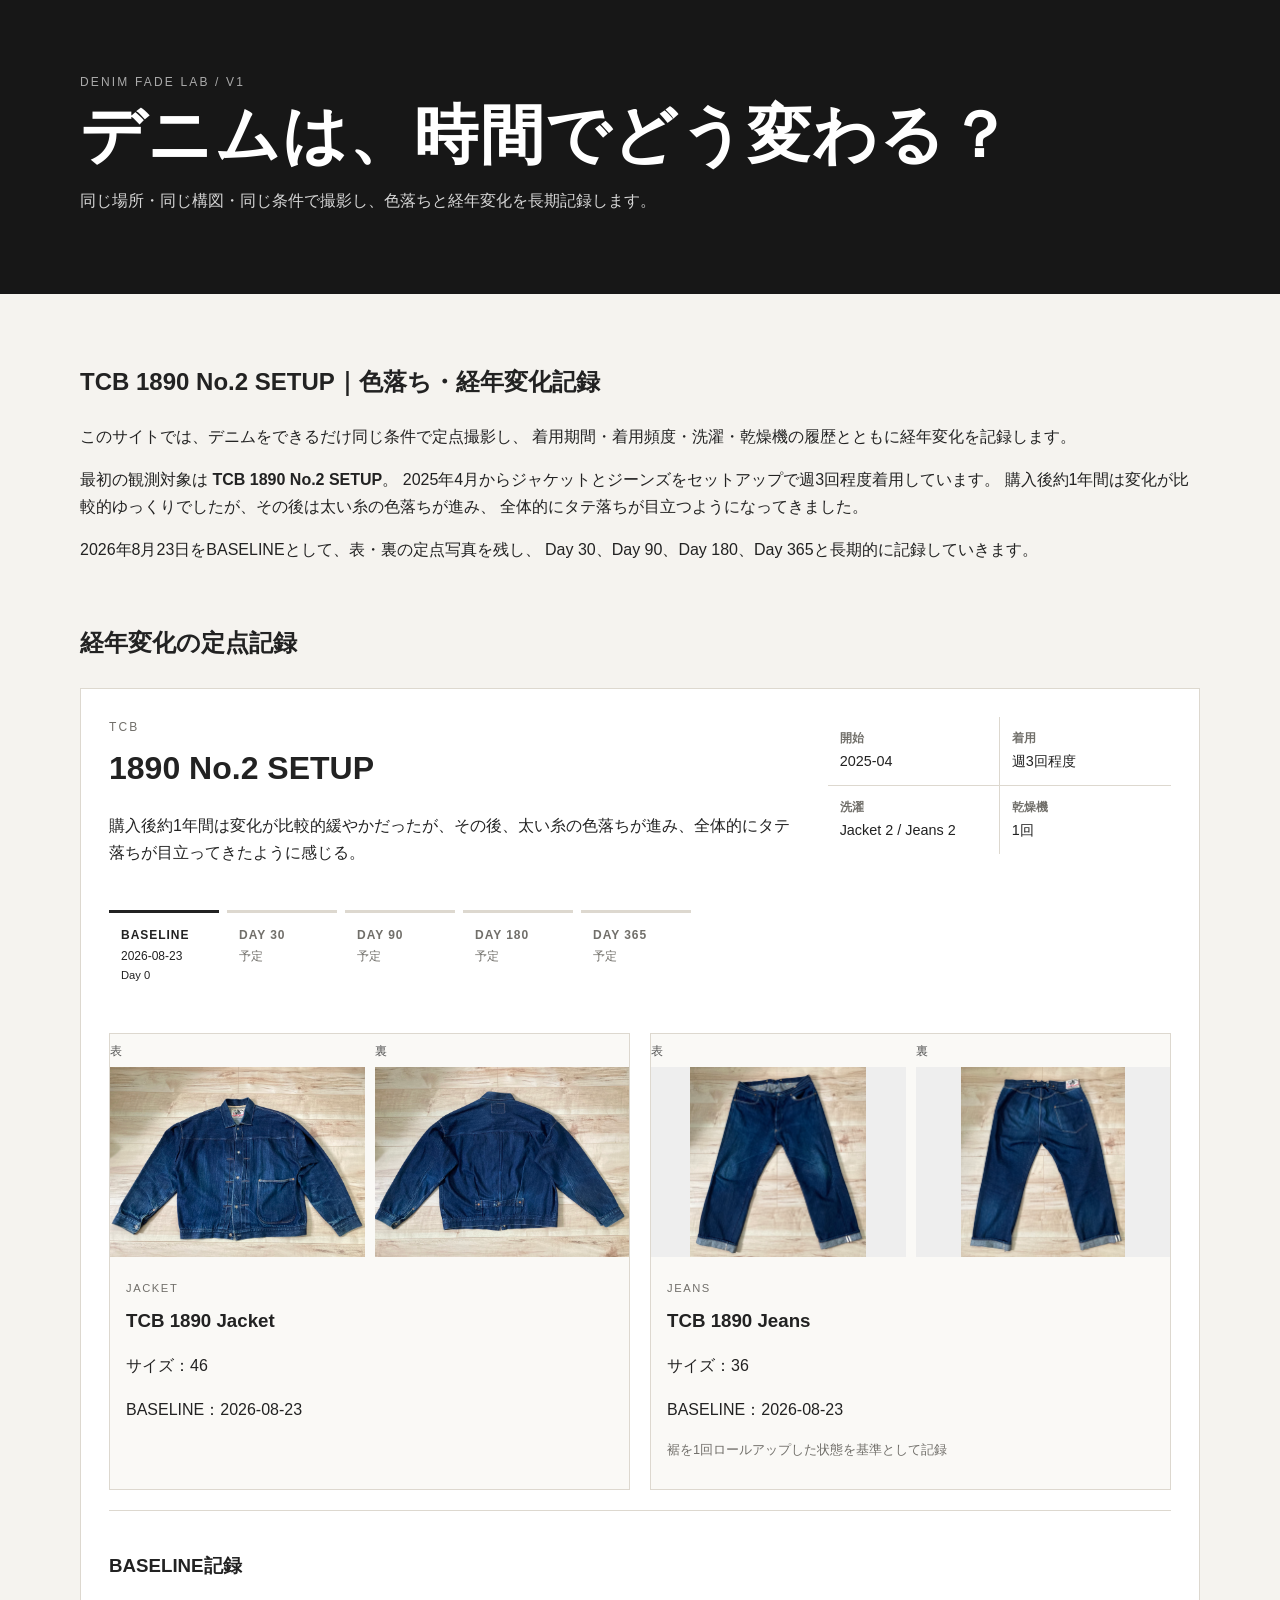
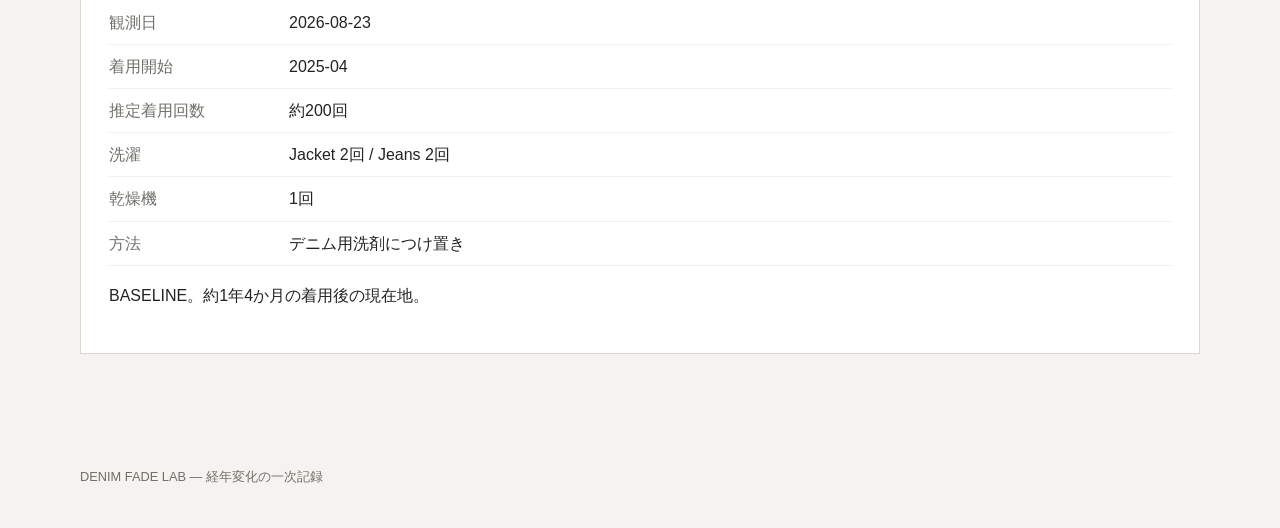
==== index.html @ bd620aea "Add files via upload" ====
<!doctype html>
<html lang="ja">
<head>
  <meta charset="utf-8">
  <meta name="viewport" content="width=device-width, initial-scale=1">
  <title>TCB 1890 No.2 SETUP 色落ち・経年変化記録｜DENIM FADE LAB</title>
  <meta name="description" content="TCB 1890 No.2 SETUPを週3回程度着用。洗濯・乾燥機の履歴とともに、ジャケットとジーンズの色落ち、タテ落ち、経年変化を写真で記録しています。">
  <link rel="canonical" href="https://bmsa5316-pixel.github.io/denim-fade-lab/">
  <meta name="robots" content="index, follow">
  <meta property="og:type" content="website">
  <meta property="og:title" content="TCB 1890 No.2 SETUP 色落ち・経年変化記録｜DENIM FADE LAB">
  <meta property="og:description" content="TCB 1890 No.2 SETUPを実際に着用し、色落ち・タテ落ち・洗濯履歴・経年変化を定点写真で記録。">
  <meta property="og:url" content="https://bmsa5316-pixel.github.io/denim-fade-lab/">
  <link rel="stylesheet" href="assets/style.css">
  <style>
    .view-grid{display:grid;grid-template-columns:1fr 1fr;gap:10px}
    .view-card{min-width:0}
    .view-label{display:block;font-size:.72rem;letter-spacing:.08em;margin:8px 0 5px;color:#555}
    @media (max-width:700px){.view-grid{grid-template-columns:1fr}}
  </style>
  <!-- Google tag (gtag.js) -->
  <script async src="https://www.googletagmanager.com/gtag/js?id=G-2ZJR02YV4G"></script>
  <script>
    window.dataLayer = window.dataLayer || [];
    function gtag(){dataLayer.push(arguments);}
    gtag('js', new Date());
    gtag('config', 'G-2ZJR02YV4G');
  </script>
</head>
<body>
<header class="hero">
  <div class="wrap">
    <p class="eyebrow">DENIM FADE LAB / V1</p>
    <h1>デニムは、時間でどう変わる？</h1>
    <p>同じ場所・同じ構図・同じ条件で撮影し、色落ちと経年変化を長期記録します。</p>
  </div>
</header>
<main class="wrap">
  <section class="intro">
    <h2>TCB 1890 No.2 SETUP｜色落ち・経年変化記録</h2>
    <p>
      このサイトでは、デニムをできるだけ同じ条件で定点撮影し、
      着用期間・着用頻度・洗濯・乾燥機の履歴とともに経年変化を記録します。
    </p>
    <p>
      最初の観測対象は <strong>TCB 1890 No.2 SETUP</strong>。
      2025年4月からジャケットとジーンズをセットアップで週3回程度着用しています。
      購入後約1年間は変化が比較的ゆっくりでしたが、その後は太い糸の色落ちが進み、
      全体的にタテ落ちが目立つようになってきました。
    </p>
    <p>
      2026年8月23日をBASELINEとして、表・裏の定点写真を残し、
      Day 30、Day 90、Day 180、Day 365と長期的に記録していきます。
    </p>
  </section>
  <section aria-labelledby="record-heading"><h2 id="record-heading">経年変化の定点記録</h2><section id="projects"></section></section>
</main>
<footer><div class="wrap">DENIM FADE LAB — 経年変化の一次記録</div></footer>
<script>
async function loadData() {
  const res = await fetch('data/projects.json');
  const data = await res.json();
  const root = document.getElementById('projects');
  data.projects.forEach(project => {
    const latest = project.records[project.records.length - 1];
    const items = project.items.map(item => `
      <article class="item">
        <div class="view-grid">
          <div class="view-card">
            <span class="view-label">表</span>
            <div class="image-box">
              <img src="${item.baseline_image}" alt="${project.brand} ${project.model} ${item.type} 表 BASELINE" loading="lazy">
            </div>
          </div>
          <div class="view-card">
            <span class="view-label">裏</span>
            <div class="image-box">
              <img src="${item.back_image}" alt="${project.brand} ${project.model} ${item.type} 裏 BASELINE" loading="lazy">
            </div>
          </div>
        </div>
        <div class="item-body">
          <span class="label">${item.type}</span>
          <h3>${project.brand} ${project.model.replace(' No.2 SETUP', '')} ${item.type}</h3>
          <p>サイズ：${item.size}</p>
          <p>BASELINE：${project.baseline_date}</p>
          ${item.hem_note ? `<p class="small">${item.hem_note}</p>` : ''}
        </div>
      </article>
    `).join('');
    root.insertAdjacentHTML('beforeend', `
      <section class="project">
        <div class="project-head">
          <div><p class="eyebrow">${project.brand}</p><h2>${project.model}</h2><p>${project.current_observation}</p></div>
          <div class="stats">
            <div><b>開始</b><span>${project.start_date}</span></div>
            <div><b>着用</b><span>${project.wear_frequency}</span></div>
            <div><b>洗濯</b><span>Jacket ${project.wash_count_jacket} / Jeans ${project.wash_count_jeans}</span></div>
            <div><b>乾燥機</b><span>${project.dryer_count}回</span></div>
          </div>
        </div>
        <div class="timeline">
          <div class="timeline-point active"><strong>BASELINE</strong><span>${latest.date}</span><small>Day ${latest.day}</small></div>
          <div class="timeline-point"><strong>DAY 30</strong><span>予定</span></div>
          <div class="timeline-point"><strong>DAY 90</strong><span>予定</span></div>
          <div class="timeline-point"><strong>DAY 180</strong><span>予定</span></div>
          <div class="timeline-point"><strong>DAY 365</strong><span>予定</span></div>
        </div>
        <div class="grid">${items}</div>
        <div class="record">
          <h3>BASELINE記録</h3>
          <dl>
            <dt>観測日</dt><dd>${latest.date}</dd>
            <dt>着用開始</dt><dd>${project.start_date}</dd>
            <dt>推定着用回数</dt><dd>${project.estimated_wears}</dd>
            <dt>洗濯</dt><dd>Jacket ${project.wash_count_jacket}回 / Jeans ${project.wash_count_jeans}回</dd>
            <dt>乾燥機</dt><dd>${project.dryer_count}回</dd>
            <dt>方法</dt><dd>${project.wash_method}</dd>
          </dl>
          <p>${latest.note}</p>
        </div>
      </section>
    `);
  });
}
loadData().catch(err => { document.getElementById('projects').innerHTML = '<p>データを読み込めませんでした。</p>'; console.error(err); });
</script>
</body>
</html>
---- assets/style.css ----
* { box-sizing: border-box; }
:root { --bg:#f5f3ef; --paper:#fff; --text:#222; --muted:#716f6a; --line:#ddd8cf; }
body { margin:0; background:var(--bg); color:var(--text); font-family:-apple-system,BlinkMacSystemFont,"Hiragino Kaku Gothic ProN","Yu Gothic",sans-serif; line-height:1.7; }
.wrap { width:min(1120px, calc(100% - 32px)); margin:auto; }
.hero { padding:72px 0 64px; background:#171717; color:#fff; }
.hero h1 { margin:8px 0 14px; font-size:clamp(2rem,5vw,4.2rem); letter-spacing:.02em; line-height:1.1; }
.hero p { max-width:760px; color:#d6d6d6; }
.eyebrow { margin:0; font-size:.75rem; letter-spacing:.18em; text-transform:uppercase; color:var(--muted); }
.hero .eyebrow { color:#aaa; }
.intro { padding:48px 0 24px; }
.project { margin:24px 0 72px; background:var(--paper); padding:28px; border:1px solid var(--line); }
.project-head { display:grid; grid-template-columns:2fr 1fr; gap:32px; }
.project h2 { font-size:2rem; margin:4px 0 12px; }
.stats { display:grid; grid-template-columns:1fr 1fr; gap:1px; background:var(--line); align-self:start; }
.stats div { background:var(--paper); padding:12px; }
.stats b,.stats span { display:block; }
.stats b { font-size:.72rem; color:var(--muted); }
.stats span { font-size:.9rem; }
.timeline { display:flex; gap:8px; margin:28px 0; overflow:auto; padding-bottom:8px; }
.timeline-point { min-width:110px; padding:12px; border-top:3px solid var(--line); color:var(--muted); }
.timeline-point.active { border-top-color:#222; color:#222; }
.timeline-point strong,.timeline-point span,.timeline-point small { display:block; }
.timeline-point strong { font-size:.75rem; letter-spacing:.08em; }
.timeline-point span { font-size:.75rem; }
.timeline-point small { font-size:.7rem; }
.grid { display:grid; grid-template-columns:1fr 1fr; gap:20px; }
.item { border:1px solid var(--line); background:#faf9f6; }
.image-box { aspect-ratio:4/3; overflow:hidden; background:#eee; }
.image-box img { width:100%; height:100%; object-fit:contain; display:block; }
.item-body { padding:16px; }
.label { font-size:.7rem; letter-spacing:.14em; color:var(--muted); text-transform:uppercase; }
.item-body h3 { margin:4px 0; }
.small { font-size:.8rem; color:var(--muted); }
.record { margin-top:20px; padding-top:20px; border-top:1px solid var(--line); }
.record dl { display:grid; grid-template-columns:180px 1fr; margin:0; }
.record dt,.record dd { padding:8px 0; border-bottom:1px solid #eee; }
.record dt { color:var(--muted); }
.record dd { margin:0; }
footer { padding:40px 0; color:var(--muted); font-size:.8rem; }
@media (max-width:760px) {
  .hero { padding:52px 0 44px; }
  .project { padding:18px; }
  .project-head,.grid { grid-template-columns:1fr; }
  .record dl { grid-template-columns:120px 1fr; }
}
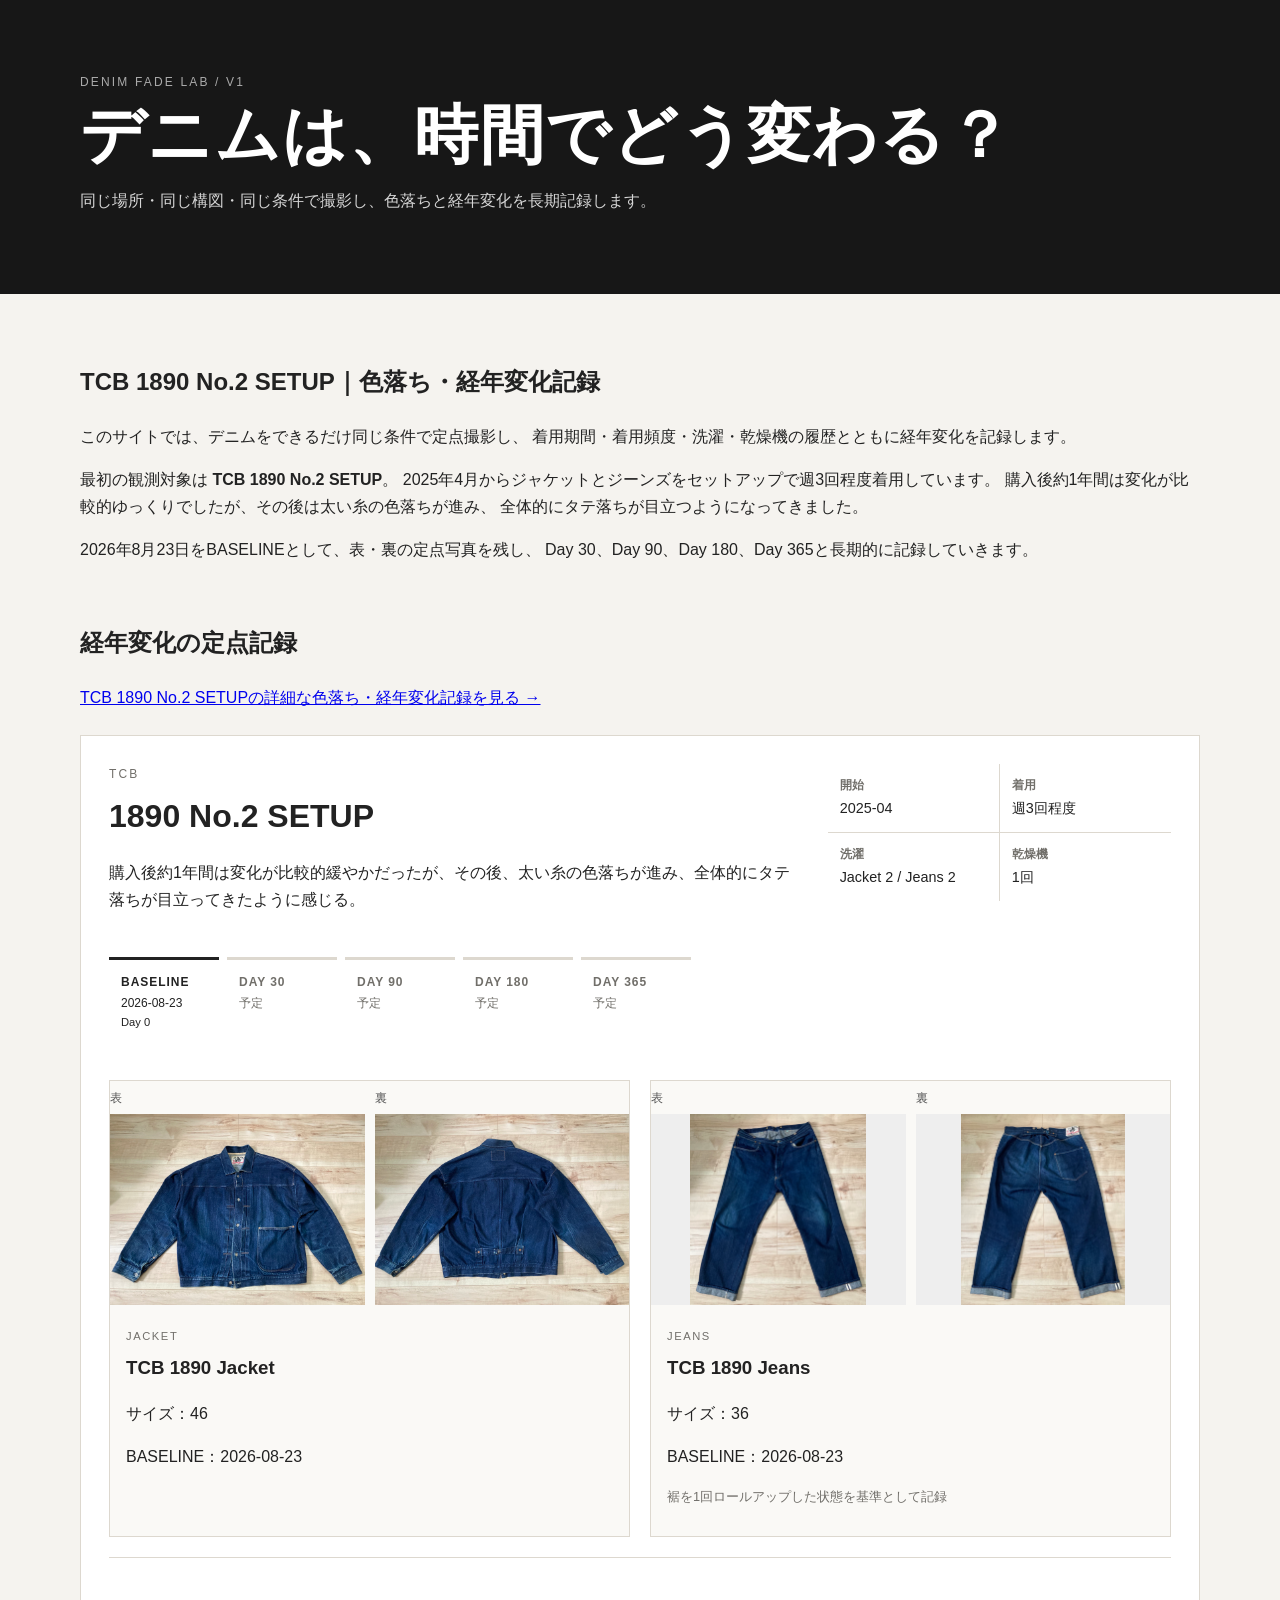
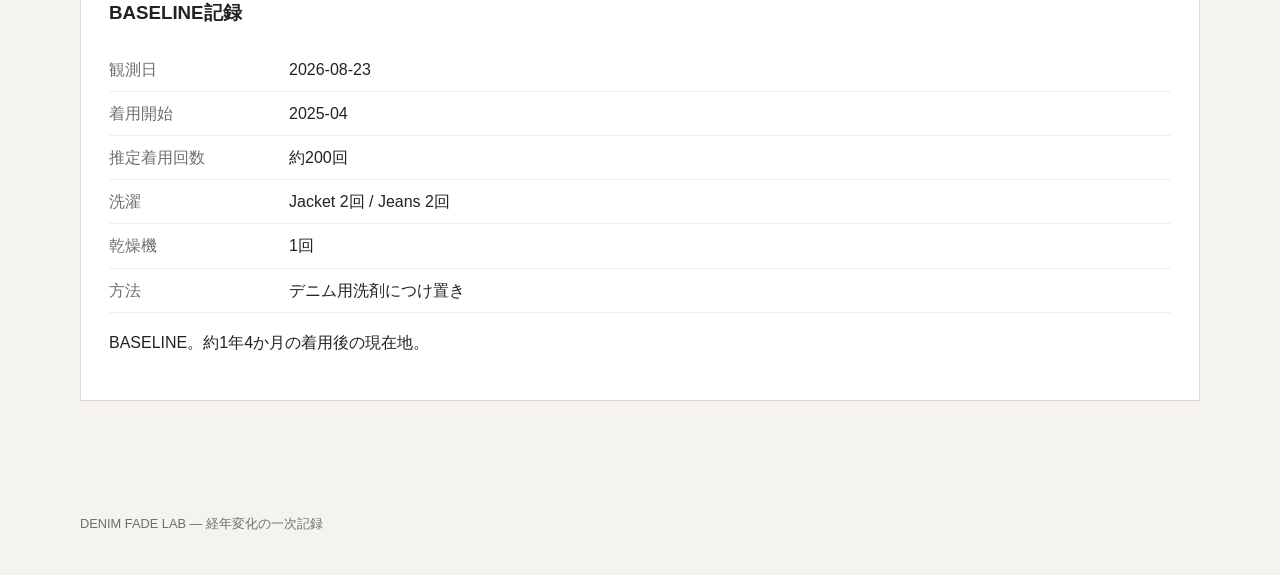
==== commit 76036772: "Add files via upload" ====
--- a/index.html
+++ b/index.html
@@ -53,7 +53,7 @@
       Day 30、Day 90、Day 180、Day 365と長期的に記録していきます。
     </p>
   </section>
-  <section aria-labelledby="record-heading"><h2 id="record-heading">経年変化の定点記録</h2><section id="projects"></section></section>
+  <section aria-labelledby="record-heading"><h2 id="record-heading">経年変化の定点記録</h2><p><a href="tcb1890.html">TCB 1890 No.2 SETUPの詳細な色落ち・経年変化記録を見る →</a></p><section id="projects"></section></section>
 </main>
 <footer><div class="wrap">DENIM FADE LAB — 経年変化の一次記録</div></footer>
 <script>
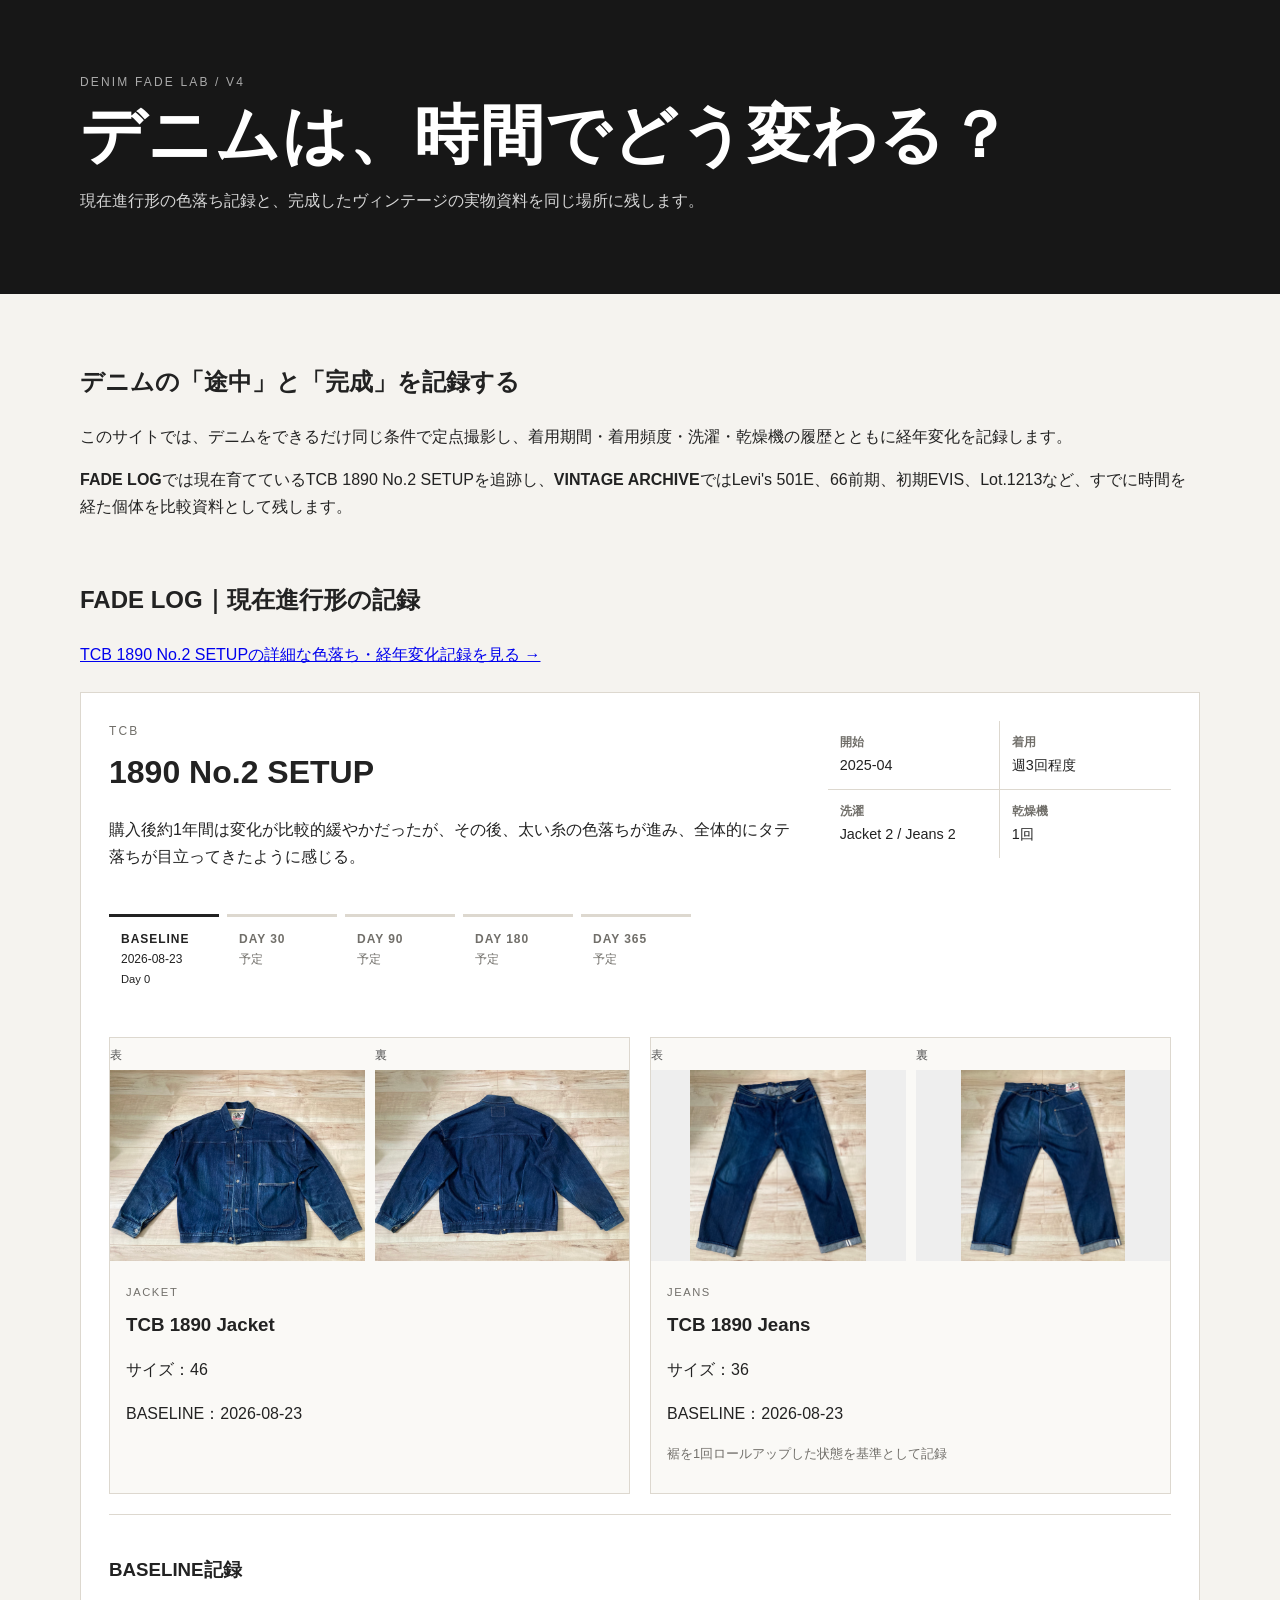
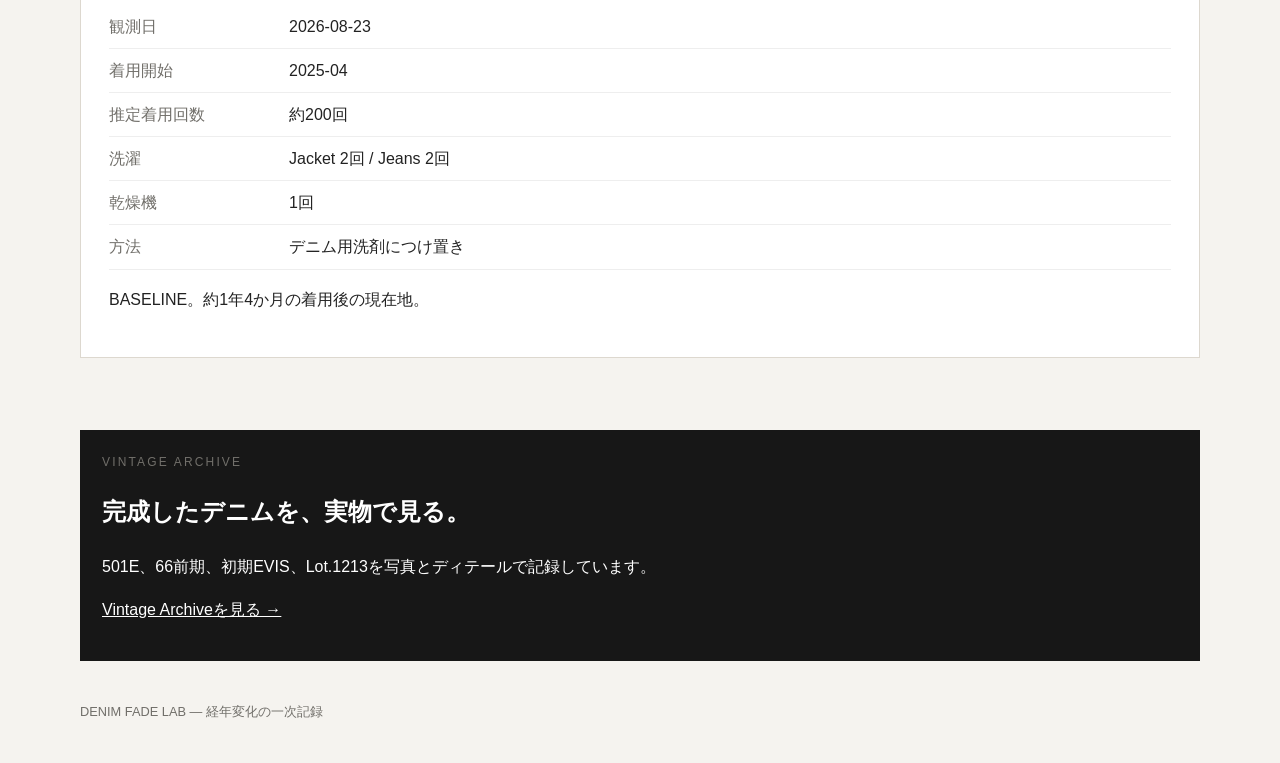
==== commit 6e3486f3: "Expand homepage for Vintage Archive V4" ====
--- a/index.html
+++ b/index.html
@@ -3,127 +3,41 @@
 <head>
   <meta charset="utf-8">
   <meta name="viewport" content="width=device-width, initial-scale=1">
-  <title>TCB 1890 No.2 SETUP 色落ち・経年変化記録｜DENIM FADE LAB</title>
-  <meta name="description" content="TCB 1890 No.2 SETUPを週3回程度着用。洗濯・乾燥機の履歴とともに、ジャケットとジーンズの色落ち、タテ落ち、経年変化を写真で記録しています。">
+  <title>DENIM FADE LAB｜デニムの色落ち・経年変化記録</title>
+  <meta name="description" content="TCB 1890の色落ちを現在進行形で記録し、Levi's 501E、66前期、初期EVIS、Lot.1213など完成したヴィンテージを実物写真で比較するDENIM FADE LAB。">
   <link rel="canonical" href="https://bmsa5316-pixel.github.io/denim-fade-lab/">
   <meta name="robots" content="index, follow">
   <meta property="og:type" content="website">
-  <meta property="og:title" content="TCB 1890 No.2 SETUP 色落ち・経年変化記録｜DENIM FADE LAB">
-  <meta property="og:description" content="TCB 1890 No.2 SETUPを実際に着用し、色落ち・タテ落ち・洗濯履歴・経年変化を定点写真で記録。">
+  <meta property="og:title" content="DENIM FADE LAB｜デニムの色落ち・経年変化記録">
+  <meta property="og:description" content="デニムを育てる記録と、完成したヴィンテージの実物資料。">
   <meta property="og:url" content="https://bmsa5316-pixel.github.io/denim-fade-lab/">
   <link rel="stylesheet" href="assets/style.css">
   <style>
-    .view-grid{display:grid;grid-template-columns:1fr 1fr;gap:10px}
-    .view-card{min-width:0}
-    .view-label{display:block;font-size:.72rem;letter-spacing:.08em;margin:8px 0 5px;color:#555}
+    .view-grid{display:grid;grid-template-columns:1fr 1fr;gap:10px}.view-card{min-width:0}.view-label{display:block;font-size:.72rem;letter-spacing:.08em;margin:8px 0 5px;color:#555}
+    .archive-link{margin:28px 0 0;padding:22px;background:#171717;color:#fff}.archive-link a{color:#fff;text-decoration:underline}
     @media (max-width:700px){.view-grid{grid-template-columns:1fr}}
   </style>
-  <!-- Google tag (gtag.js) -->
   <script async src="https://www.googletagmanager.com/gtag/js?id=G-2ZJR02YV4G"></script>
-  <script>
-    window.dataLayer = window.dataLayer || [];
-    function gtag(){dataLayer.push(arguments);}
-    gtag('js', new Date());
-    gtag('config', 'G-2ZJR02YV4G');
-  </script>
+  <script>window.dataLayer=window.dataLayer||[];function gtag(){dataLayer.push(arguments)}gtag('js',new Date());gtag('config','G-2ZJR02YV4G');</script>
 </head>
 <body>
-<header class="hero">
-  <div class="wrap">
-    <p class="eyebrow">DENIM FADE LAB / V1</p>
-    <h1>デニムは、時間でどう変わる？</h1>
-    <p>同じ場所・同じ構図・同じ条件で撮影し、色落ちと経年変化を長期記録します。</p>
-  </div>
-</header>
+<header class="hero"><div class="wrap">
+  <p class="eyebrow">DENIM FADE LAB / V4</p>
+  <h1>デニムは、時間でどう変わる？</h1>
+  <p>現在進行形の色落ち記録と、完成したヴィンテージの実物資料を同じ場所に残します。</p>
+</div></header>
 <main class="wrap">
   <section class="intro">
-    <h2>TCB 1890 No.2 SETUP｜色落ち・経年変化記録</h2>
-    <p>
-      このサイトでは、デニムをできるだけ同じ条件で定点撮影し、
-      着用期間・着用頻度・洗濯・乾燥機の履歴とともに経年変化を記録します。
-    </p>
-    <p>
-      最初の観測対象は <strong>TCB 1890 No.2 SETUP</strong>。
-      2025年4月からジャケットとジーンズをセットアップで週3回程度着用しています。
-      購入後約1年間は変化が比較的ゆっくりでしたが、その後は太い糸の色落ちが進み、
-      全体的にタテ落ちが目立つようになってきました。
-    </p>
-    <p>
-      2026年8月23日をBASELINEとして、表・裏の定点写真を残し、
-      Day 30、Day 90、Day 180、Day 365と長期的に記録していきます。
-    </p>
+    <h2>デニムの「途中」と「完成」を記録する</h2>
+    <p>このサイトでは、デニムをできるだけ同じ条件で定点撮影し、着用期間・着用頻度・洗濯・乾燥機の履歴とともに経年変化を記録します。</p>
+    <p><strong>FADE LOG</strong>では現在育てているTCB 1890 No.2 SETUPを追跡し、<strong>VINTAGE ARCHIVE</strong>ではLevi's 501E、66前期、初期EVIS、Lot.1213など、すでに時間を経た個体を比較資料として残します。</p>
   </section>
-  <section aria-labelledby="record-heading"><h2 id="record-heading">経年変化の定点記録</h2><p><a href="tcb1890.html">TCB 1890 No.2 SETUPの詳細な色落ち・経年変化記録を見る →</a></p><section id="projects"></section></section>
+  <section aria-labelledby="record-heading"><h2 id="record-heading">FADE LOG｜現在進行形の記録</h2><p><a href="tcb1890.html">TCB 1890 No.2 SETUPの詳細な色落ち・経年変化記録を見る →</a></p><section id="projects"></section></section>
+  <section class="archive-link"><p class="eyebrow">VINTAGE ARCHIVE</p><h2>完成したデニムを、実物で見る。</h2><p>501E、66前期、初期EVIS、Lot.1213を写真とディテールで記録しています。</p><p><a href="vintage-archive.html">Vintage Archiveを見る →</a></p></section>
 </main>
 <footer><div class="wrap">DENIM FADE LAB — 経年変化の一次記録</div></footer>
 <script>
-async function loadData() {
-  const res = await fetch('data/projects.json');
-  const data = await res.json();
-  const root = document.getElementById('projects');
-  data.projects.forEach(project => {
-    const latest = project.records[project.records.length - 1];
-    const items = project.items.map(item => `
-      <article class="item">
-        <div class="view-grid">
-          <div class="view-card">
-            <span class="view-label">表</span>
-            <div class="image-box">
-              <img src="${item.baseline_image}" alt="${project.brand} ${project.model} ${item.type} 表 BASELINE" loading="lazy">
-            </div>
-          </div>
-          <div class="view-card">
-            <span class="view-label">裏</span>
-            <div class="image-box">
-              <img src="${item.back_image}" alt="${project.brand} ${project.model} ${item.type} 裏 BASELINE" loading="lazy">
-            </div>
-          </div>
-        </div>
-        <div class="item-body">
-          <span class="label">${item.type}</span>
-          <h3>${project.brand} ${project.model.replace(' No.2 SETUP', '')} ${item.type}</h3>
-          <p>サイズ：${item.size}</p>
-          <p>BASELINE：${project.baseline_date}</p>
-          ${item.hem_note ? `<p class="small">${item.hem_note}</p>` : ''}
-        </div>
-      </article>
-    `).join('');
-    root.insertAdjacentHTML('beforeend', `
-      <section class="project">
-        <div class="project-head">
-          <div><p class="eyebrow">${project.brand}</p><h2>${project.model}</h2><p>${project.current_observation}</p></div>
-          <div class="stats">
-            <div><b>開始</b><span>${project.start_date}</span></div>
-            <div><b>着用</b><span>${project.wear_frequency}</span></div>
-            <div><b>洗濯</b><span>Jacket ${project.wash_count_jacket} / Jeans ${project.wash_count_jeans}</span></div>
-            <div><b>乾燥機</b><span>${project.dryer_count}回</span></div>
-          </div>
-        </div>
-        <div class="timeline">
-          <div class="timeline-point active"><strong>BASELINE</strong><span>${latest.date}</span><small>Day ${latest.day}</small></div>
-          <div class="timeline-point"><strong>DAY 30</strong><span>予定</span></div>
-          <div class="timeline-point"><strong>DAY 90</strong><span>予定</span></div>
-          <div class="timeline-point"><strong>DAY 180</strong><span>予定</span></div>
-          <div class="timeline-point"><strong>DAY 365</strong><span>予定</span></div>
-        </div>
-        <div class="grid">${items}</div>
-        <div class="record">
-          <h3>BASELINE記録</h3>
-          <dl>
-            <dt>観測日</dt><dd>${latest.date}</dd>
-            <dt>着用開始</dt><dd>${project.start_date}</dd>
-            <dt>推定着用回数</dt><dd>${project.estimated_wears}</dd>
-            <dt>洗濯</dt><dd>Jacket ${project.wash_count_jacket}回 / Jeans ${project.wash_count_jeans}回</dd>
-            <dt>乾燥機</dt><dd>${project.dryer_count}回</dd>
-            <dt>方法</dt><dd>${project.wash_method}</dd>
-          </dl>
-          <p>${latest.note}</p>
-        </div>
-      </section>
-    `);
-  });
-}
-loadData().catch(err => { document.getElementById('projects').innerHTML = '<p>データを読み込めませんでした。</p>'; console.error(err); });
+async function loadData(){const res=await fetch('data/projects.json');const data=await res.json();const root=document.getElementById('projects');data.projects.forEach(project=>{const latest=project.records[project.records.length-1];const items=project.items.map(item=>`<article class="item"><div class="view-grid"><div class="view-card"><span class="view-label">表</span><div class="image-box"><img src="${item.baseline_image}" alt="${project.brand} ${project.model} ${item.type} 表 BASELINE" loading="lazy"></div></div><div class="view-card"><span class="view-label">裏</span><div class="image-box"><img src="${item.back_image}" alt="${project.brand} ${project.model} ${item.type} 裏 BASELINE" loading="lazy"></div></div></div><div class="item-body"><span class="label">${item.type}</span><h3>${project.brand} ${project.model.replace(' No.2 SETUP','')} ${item.type}</h3><p>サイズ：${item.size}</p><p>BASELINE：${project.baseline_date}</p>${item.hem_note?`<p class="small">${item.hem_note}</p>`:''}</div></article>`).join('');root.insertAdjacentHTML('beforeend',`<section class="project"><div class="project-head"><div><p class="eyebrow">${project.brand}</p><h2>${project.model}</h2><p>${project.current_observation}</p></div><div class="stats"><div><b>開始</b><span>${project.start_date}</span></div><div><b>着用</b><span>${project.wear_frequency}</span></div><div><b>洗濯</b><span>Jacket ${project.wash_count_jacket} / Jeans ${project.wash_count_jeans}</span></div><div><b>乾燥機</b><span>${project.dryer_count}回</span></div></div></div><div class="timeline"><div class="timeline-point active"><strong>BASELINE</strong><span>${latest.date}</span><small>Day ${latest.day}</small></div><div class="timeline-point"><strong>DAY 30</strong><span>予定</span></div><div class="timeline-point"><strong>DAY 90</strong><span>予定</span></div><div class="timeline-point"><strong>DAY 180</strong><span>予定</span></div><div class="timeline-point"><strong>DAY 365</strong><span>予定</span></div></div><div class="grid">${items}</div><div class="record"><h3>BASELINE記録</h3><dl><dt>観測日</dt><dd>${latest.date}</dd><dt>着用開始</dt><dd>${project.start_date}</dd><dt>推定着用回数</dt><dd>${project.estimated_wears}</dd><dt>洗濯</dt><dd>Jacket ${project.wash_count_jacket}回 / Jeans ${project.wash_count_jeans}回</dd><dt>乾燥機</dt><dd>${project.dryer_count}回</dd><dt>方法</dt><dd>${project.wash_method}</dd></dl><p>${latest.note}</p></div></section>`)});}loadData().catch(err=>{document.getElementById('projects').innerHTML='<p>データを読み込めませんでした。</p>';console.error(err)});
 </script>
 </body>
 </html>
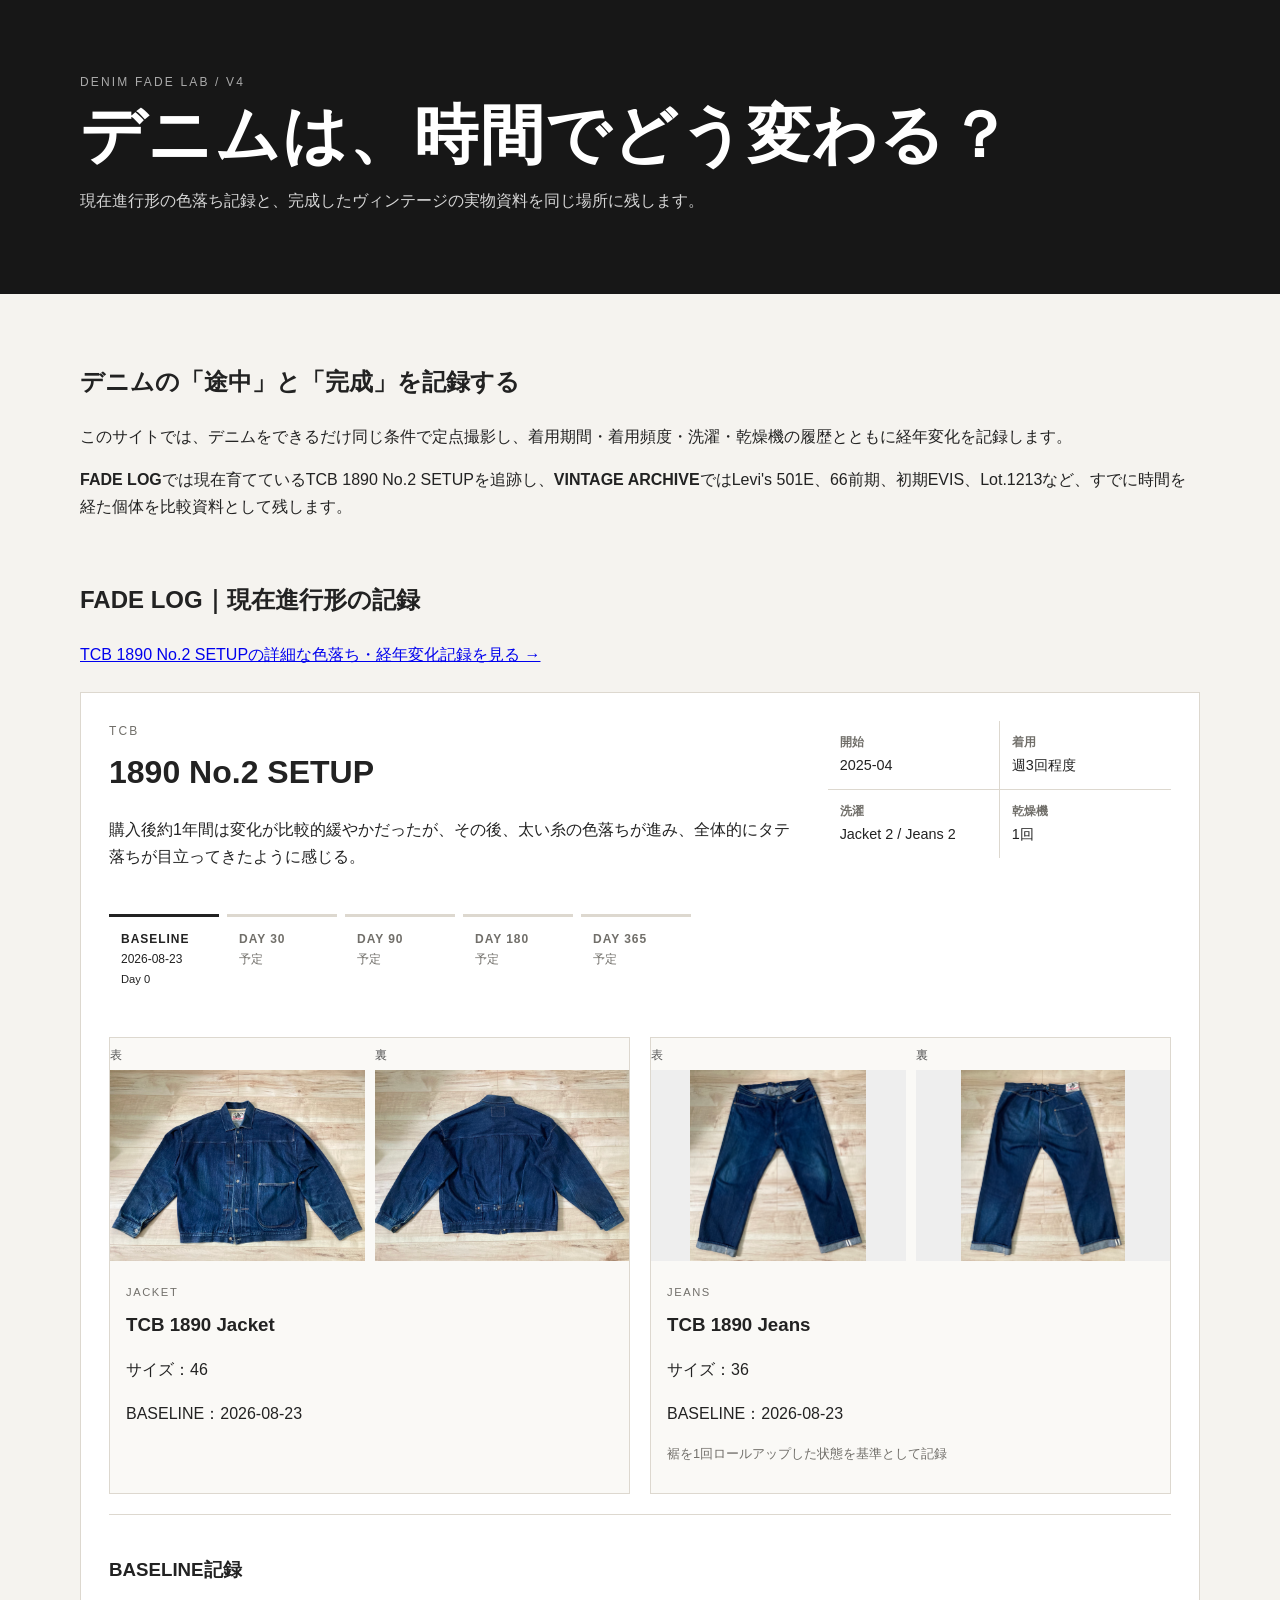
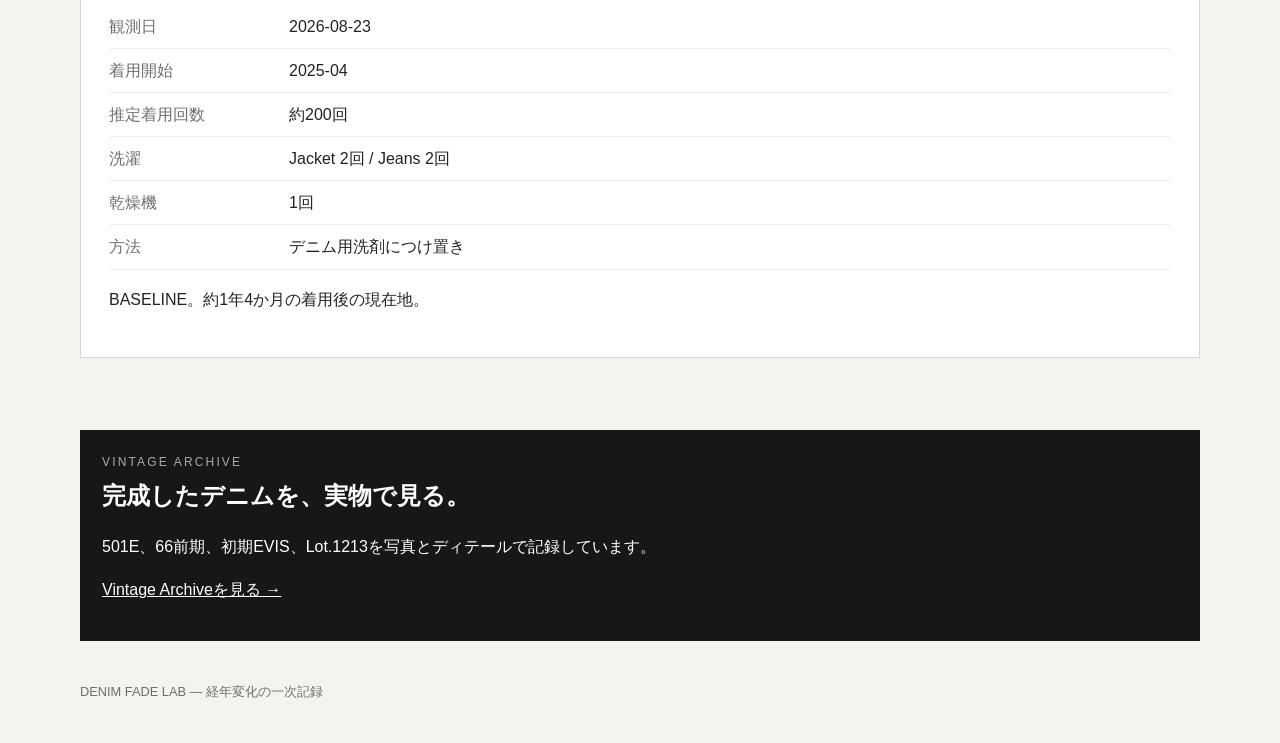
==== commit 4ab34d75: "V4.1: Enable image zoom on home page" ====
--- a/index.html
+++ b/index.html
@@ -39,5 +39,6 @@
 <script>
 async function loadData(){const res=await fetch('data/projects.json');const data=await res.json();const root=document.getElementById('projects');data.projects.forEach(project=>{const latest=project.records[project.records.length-1];const items=project.items.map(item=>`<article class="item"><div class="view-grid"><div class="view-card"><span class="view-label">表</span><div class="image-box"><img src="${item.baseline_image}" alt="${project.brand} ${project.model} ${item.type} 表 BASELINE" loading="lazy"></div></div><div class="view-card"><span class="view-label">裏</span><div class="image-box"><img src="${item.back_image}" alt="${project.brand} ${project.model} ${item.type} 裏 BASELINE" loading="lazy"></div></div></div><div class="item-body"><span class="label">${item.type}</span><h3>${project.brand} ${project.model.replace(' No.2 SETUP','')} ${item.type}</h3><p>サイズ：${item.size}</p><p>BASELINE：${project.baseline_date}</p>${item.hem_note?`<p class="small">${item.hem_note}</p>`:''}</div></article>`).join('');root.insertAdjacentHTML('beforeend',`<section class="project"><div class="project-head"><div><p class="eyebrow">${project.brand}</p><h2>${project.model}</h2><p>${project.current_observation}</p></div><div class="stats"><div><b>開始</b><span>${project.start_date}</span></div><div><b>着用</b><span>${project.wear_frequency}</span></div><div><b>洗濯</b><span>Jacket ${project.wash_count_jacket} / Jeans ${project.wash_count_jeans}</span></div><div><b>乾燥機</b><span>${project.dryer_count}回</span></div></div></div><div class="timeline"><div class="timeline-point active"><strong>BASELINE</strong><span>${latest.date}</span><small>Day ${latest.day}</small></div><div class="timeline-point"><strong>DAY 30</strong><span>予定</span></div><div class="timeline-point"><strong>DAY 90</strong><span>予定</span></div><div class="timeline-point"><strong>DAY 180</strong><span>予定</span></div><div class="timeline-point"><strong>DAY 365</strong><span>予定</span></div></div><div class="grid">${items}</div><div class="record"><h3>BASELINE記録</h3><dl><dt>観測日</dt><dd>${latest.date}</dd><dt>着用開始</dt><dd>${project.start_date}</dd><dt>推定着用回数</dt><dd>${project.estimated_wears}</dd><dt>洗濯</dt><dd>Jacket ${project.wash_count_jacket}回 / Jeans ${project.wash_count_jeans}回</dd><dt>乾燥機</dt><dd>${project.dryer_count}回</dd><dt>方法</dt><dd>${project.wash_method}</dd></dl><p>${latest.note}</p></div></section>`)});}loadData().catch(err=>{document.getElementById('projects').innerHTML='<p>データを読み込めませんでした。</p>';console.error(err)});
 </script>
+<script src="assets/lightbox.js"></script>
 </body>
 </html>
--- a/assets/style.css
+++ b/assets/style.css
@@ -36,10 +36,47 @@
 .record dt,.record dd { padding:8px 0; border-bottom:1px solid #eee; }
 .record dt { color:var(--muted); }
 .record dd { margin:0; }
+.archive-link { margin:28px 0 72px; padding:28px; background:#171717; color:#fff; }
+.archive-link h2 { margin:4px 0 10px; }
+.archive-link .eyebrow { color:#aaa; }
+.archive-link a { color:#fff; }
+.archive-main { padding-bottom:40px; }
+.archive-intro { padding:34px 0 20px; }
+.archive-card { margin:30px 0 64px; background:var(--paper); padding:28px; border:1px solid var(--line); }
+.archive-title h2 { margin:4px 0 6px; font-size:2rem; }
+.archive-title p:not(.eyebrow) { color:var(--muted); }
+.archive-grid { display:grid; grid-template-columns:1fr 1fr; gap:14px; margin-top:22px; }
+.archive-grid-3 { grid-template-columns:repeat(3,1fr); }
+.archive-grid figure { margin:0; background:#faf9f6; border:1px solid var(--line); }
+.archive-grid img { width:100%; aspect-ratio:4/3; object-fit:contain; display:block; background:#eee; }
+.archive-grid figcaption { padding:9px 12px; font-size:.75rem; color:var(--muted); letter-spacing:.06em; }
+.archive-text { margin-top:22px; }
+.archive-text ul { padding-left:20px; }
+.comparison-note { margin:50px 0; padding:30px; border:1px solid var(--line); background:#faf9f6; }
+.comparison-note h2 { margin:4px 0 12px; }
 footer { padding:40px 0; color:var(--muted); font-size:.8rem; }
+.zoomable-image { cursor:zoom-in; transition:transform .18s ease, opacity .18s ease; }
+.zoomable-image:hover { opacity:.9; }
+.zoomable-image:focus-visible { outline:3px solid #222; outline-offset:3px; }
+body.lightbox-open { overflow:hidden; }
+.lightbox { position:fixed; inset:0; z-index:9999; display:none; align-items:center; justify-content:center; padding:28px; background:rgba(0,0,0,.88); }
+.lightbox.is-open { display:flex; }
+.lightbox-content { margin:0; max-width:min(94vw,1400px); max-height:92vh; display:flex; flex-direction:column; align-items:center; }
+.lightbox-image { max-width:94vw; max-height:84vh; width:auto; height:auto; object-fit:contain; display:block; box-shadow:0 12px 40px rgba(0,0,0,.45); }
+.lightbox-caption { margin-top:10px; max-width:90vw; color:#fff; font-size:.8rem; text-align:center; }
+.lightbox-close,.lightbox-prev,.lightbox-next { position:absolute; border:0; background:rgba(255,255,255,.12); color:#fff; width:46px; height:46px; border-radius:50%; cursor:pointer; font-size:32px; line-height:1; display:grid; place-items:center; }
+.lightbox-close { top:18px; right:18px; font-size:30px; }
+.lightbox-prev { left:18px; top:50%; transform:translateY(-50%); }
+.lightbox-next { right:18px; top:50%; transform:translateY(-50%); }
+.lightbox-close:hover,.lightbox-prev:hover,.lightbox-next:hover { background:rgba(255,255,255,.24); }
 @media (max-width:760px) {
   .hero { padding:52px 0 44px; }
-  .project { padding:18px; }
-  .project-head,.grid { grid-template-columns:1fr; }
+  .project,.archive-card { padding:18px; }
+  .project-head,.grid,.archive-grid,.archive-grid-3 { grid-template-columns:1fr; }
   .record dl { grid-template-columns:120px 1fr; }
+  .lightbox { padding:12px; }
+  .lightbox-image { max-width:96vw; max-height:78vh; }
+  .lightbox-prev { left:8px; }
+  .lightbox-next { right:8px; }
+  .lightbox-close { top:8px; right:8px; }
 }
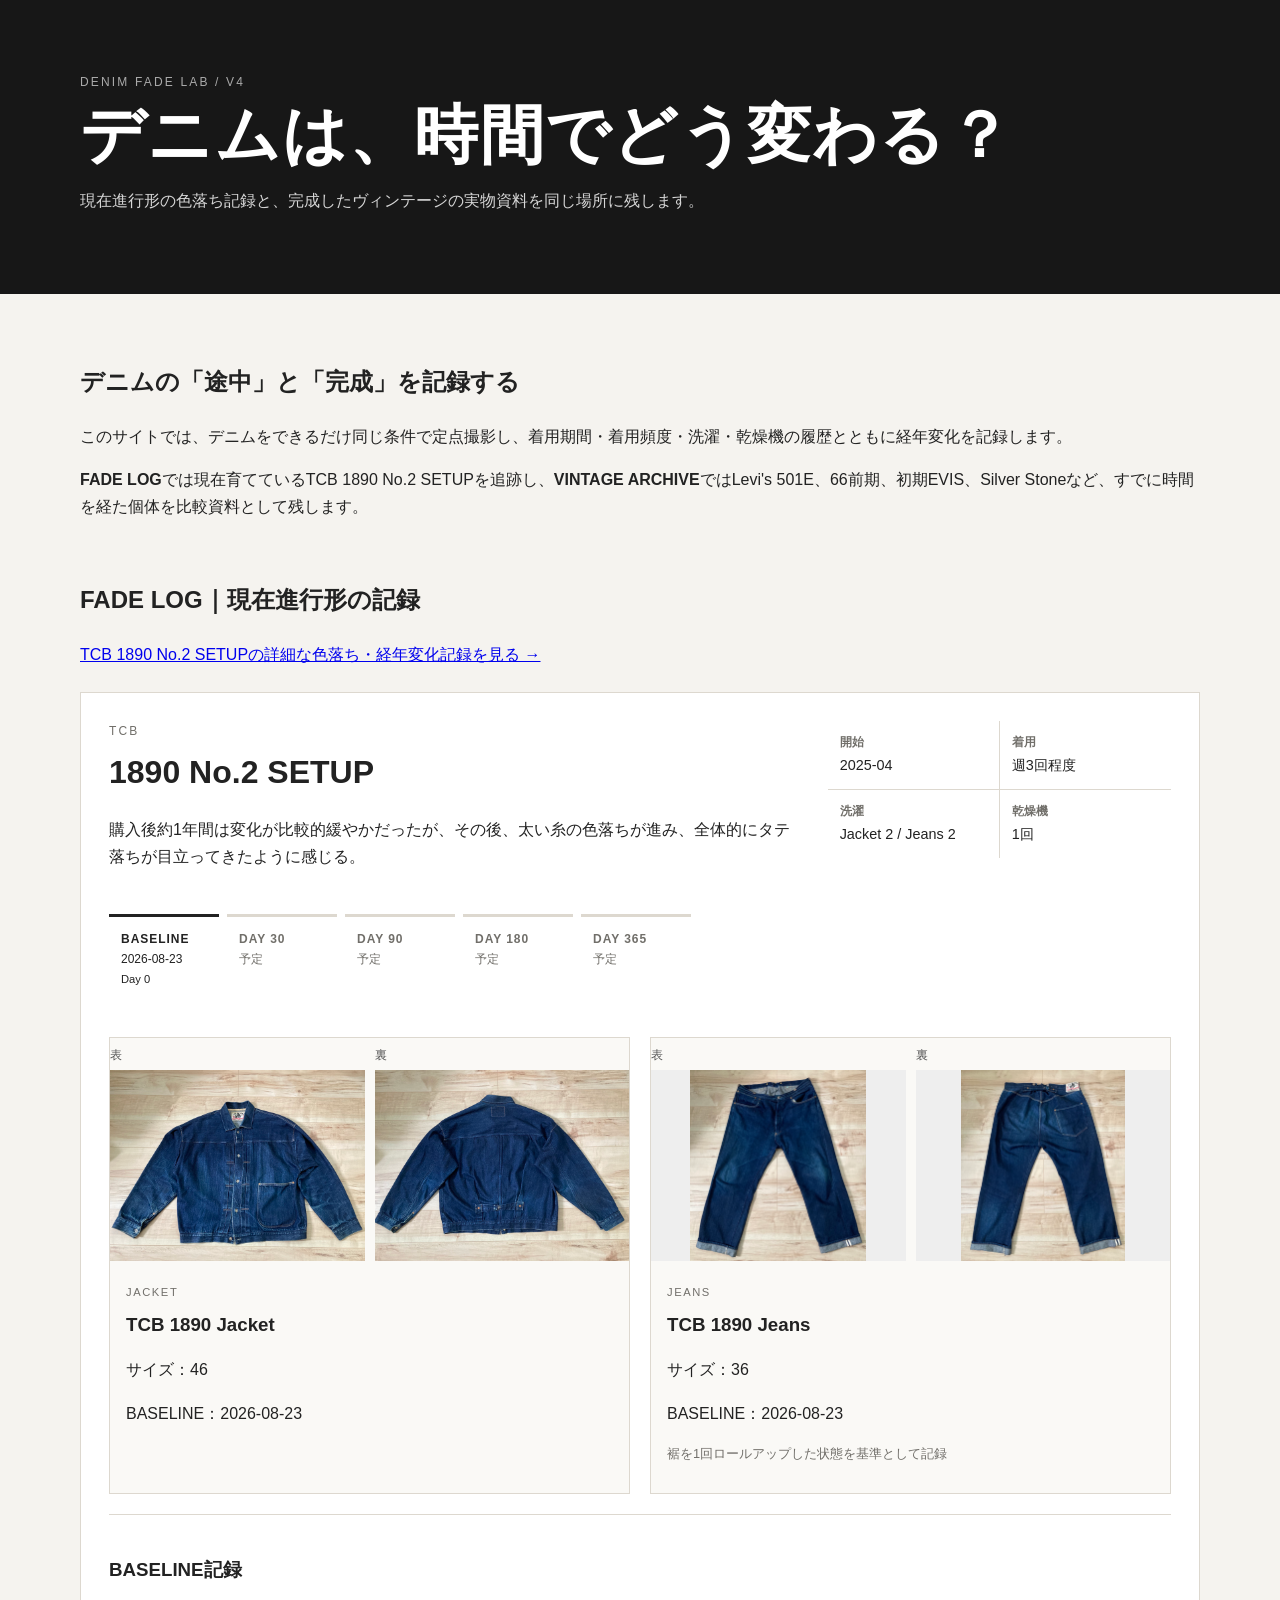
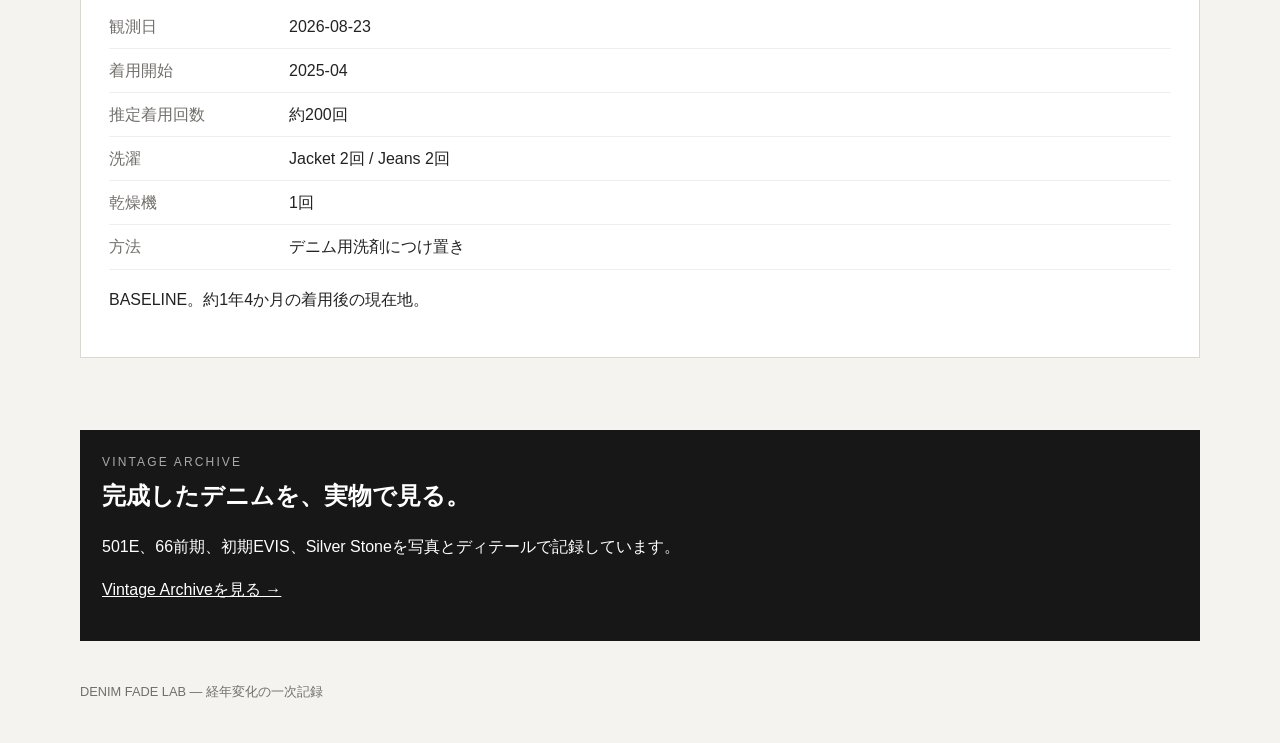
==== commit 569ce634: "Add Silver Stone to home and update canonical URLs" ====
--- a/index.html
+++ b/index.html
@@ -4,13 +4,13 @@
   <meta charset="utf-8">
   <meta name="viewport" content="width=device-width, initial-scale=1">
   <title>DENIM FADE LAB｜デニムの色落ち・経年変化記録</title>
-  <meta name="description" content="TCB 1890の色落ちを現在進行形で記録し、Levi's 501E、66前期、初期EVIS、Lot.1213など完成したヴィンテージを実物写真で比較するDENIM FADE LAB。">
-  <link rel="canonical" href="https://bmsa5316-pixel.github.io/denim-fade-lab/">
+  <meta name="description" content="TCB 1890の色落ちを現在進行形で記録し、Levi's 501E、66前期、初期EVIS、Silver Stoneなど完成したデニムを実物写真で比較するDENIM FADE LAB。">
+  <link rel="canonical" href="https://denim-fade-lab.com/">
   <meta name="robots" content="index, follow">
   <meta property="og:type" content="website">
   <meta property="og:title" content="DENIM FADE LAB｜デニムの色落ち・経年変化記録">
   <meta property="og:description" content="デニムを育てる記録と、完成したヴィンテージの実物資料。">
-  <meta property="og:url" content="https://bmsa5316-pixel.github.io/denim-fade-lab/">
+  <meta property="og:url" content="https://denim-fade-lab.com/">
   <link rel="stylesheet" href="assets/style.css">
   <style>
     .view-grid{display:grid;grid-template-columns:1fr 1fr;gap:10px}.view-card{min-width:0}.view-label{display:block;font-size:.72rem;letter-spacing:.08em;margin:8px 0 5px;color:#555}
@@ -30,10 +30,10 @@
   <section class="intro">
     <h2>デニムの「途中」と「完成」を記録する</h2>
     <p>このサイトでは、デニムをできるだけ同じ条件で定点撮影し、着用期間・着用頻度・洗濯・乾燥機の履歴とともに経年変化を記録します。</p>
-    <p><strong>FADE LOG</strong>では現在育てているTCB 1890 No.2 SETUPを追跡し、<strong>VINTAGE ARCHIVE</strong>ではLevi's 501E、66前期、初期EVIS、Lot.1213など、すでに時間を経た個体を比較資料として残します。</p>
+    <p><strong>FADE LOG</strong>では現在育てているTCB 1890 No.2 SETUPを追跡し、<strong>VINTAGE ARCHIVE</strong>ではLevi's 501E、66前期、初期EVIS、Silver Stoneなど、すでに時間を経た個体を比較資料として残します。</p>
   </section>
   <section aria-labelledby="record-heading"><h2 id="record-heading">FADE LOG｜現在進行形の記録</h2><p><a href="tcb1890.html">TCB 1890 No.2 SETUPの詳細な色落ち・経年変化記録を見る →</a></p><section id="projects"></section></section>
-  <section class="archive-link"><p class="eyebrow">VINTAGE ARCHIVE</p><h2>完成したデニムを、実物で見る。</h2><p>501E、66前期、初期EVIS、Lot.1213を写真とディテールで記録しています。</p><p><a href="vintage-archive.html">Vintage Archiveを見る →</a></p></section>
+  <section class="archive-link"><p class="eyebrow">VINTAGE ARCHIVE</p><h2>完成したデニムを、実物で見る。</h2><p>501E、66前期、初期EVIS、Silver Stoneを写真とディテールで記録しています。</p><p><a href="vintage-archive.html">Vintage Archiveを見る →</a></p></section>
 </main>
 <footer><div class="wrap">DENIM FADE LAB — 経年変化の一次記録</div></footer>
 <script>
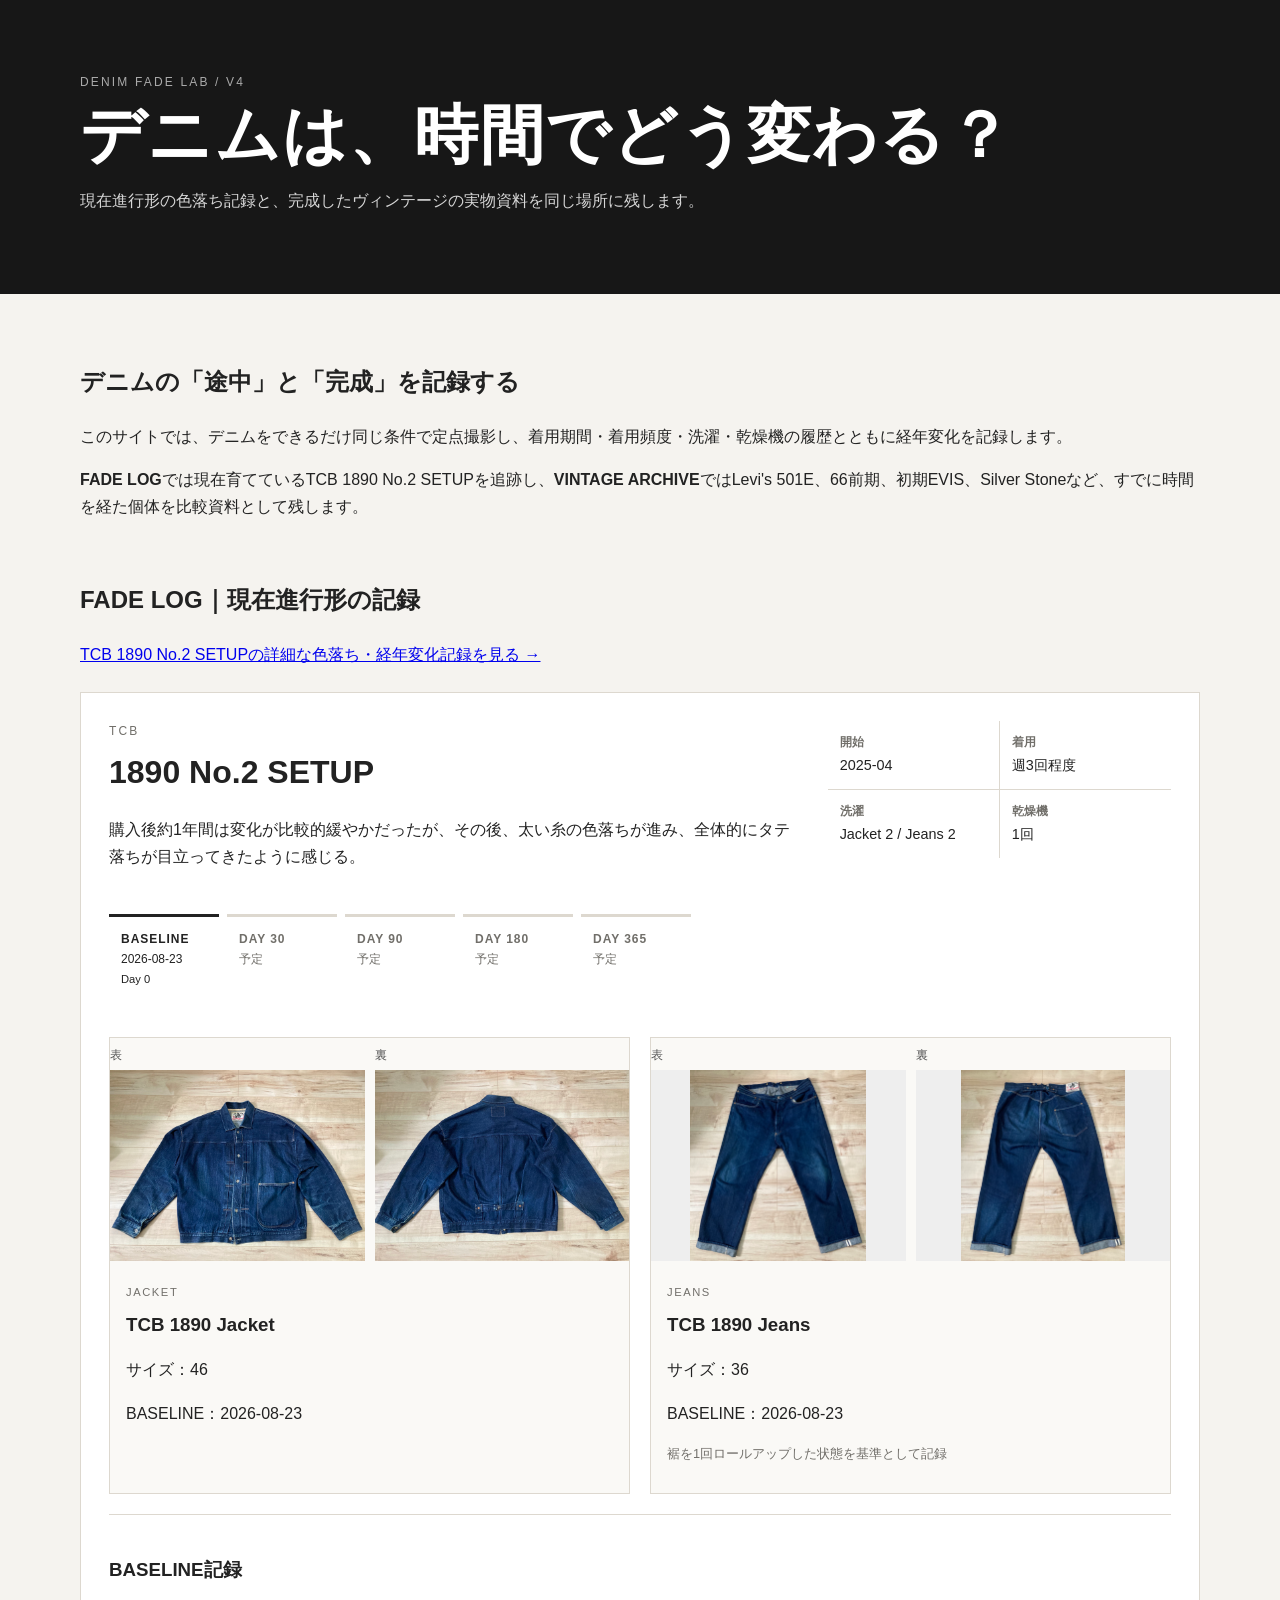
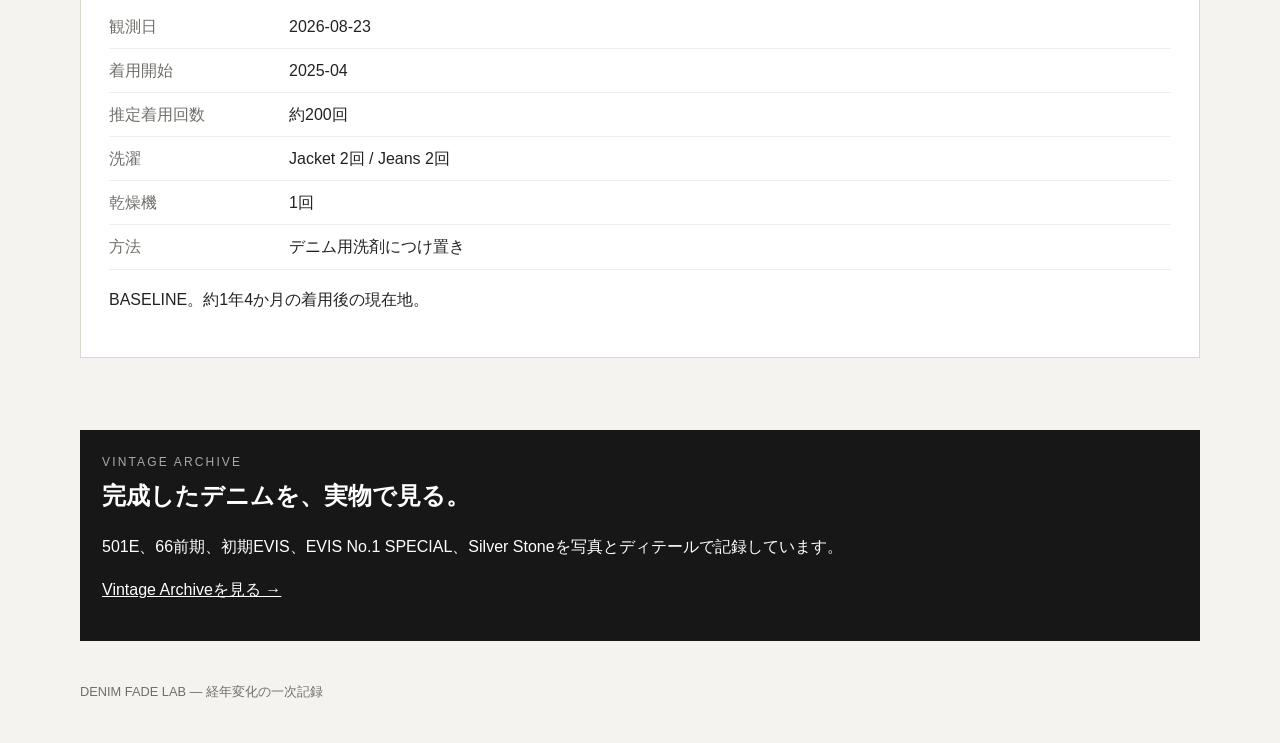
==== commit b0bd2018: "Add EVIS No.1 SPECIAL to archive overview" ====
--- a/index.html
+++ b/index.html
@@ -4,7 +4,7 @@
   <meta charset="utf-8">
   <meta name="viewport" content="width=device-width, initial-scale=1">
   <title>DENIM FADE LAB｜デニムの色落ち・経年変化記録</title>
-  <meta name="description" content="TCB 1890の色落ちを現在進行形で記録し、Levi's 501E、66前期、初期EVIS、Silver Stoneなど完成したデニムを実物写真で比較するDENIM FADE LAB。">
+  <meta name="description" content="TCB 1890の色落ちを現在進行形で記録し、Levi's 501E、66前期、初期EVIS、EVIS No.1 SPECIAL、Silver Stoneなど完成したデニムを実物写真で比較するDENIM FADE LAB。">
   <link rel="canonical" href="https://denim-fade-lab.com/">
   <meta name="robots" content="index, follow">
   <meta property="og:type" content="website">
@@ -33,7 +33,7 @@
     <p><strong>FADE LOG</strong>では現在育てているTCB 1890 No.2 SETUPを追跡し、<strong>VINTAGE ARCHIVE</strong>ではLevi's 501E、66前期、初期EVIS、Silver Stoneなど、すでに時間を経た個体を比較資料として残します。</p>
   </section>
   <section aria-labelledby="record-heading"><h2 id="record-heading">FADE LOG｜現在進行形の記録</h2><p><a href="tcb1890.html">TCB 1890 No.2 SETUPの詳細な色落ち・経年変化記録を見る →</a></p><section id="projects"></section></section>
-  <section class="archive-link"><p class="eyebrow">VINTAGE ARCHIVE</p><h2>完成したデニムを、実物で見る。</h2><p>501E、66前期、初期EVIS、Silver Stoneを写真とディテールで記録しています。</p><p><a href="vintage-archive.html">Vintage Archiveを見る →</a></p></section>
+  <section class="archive-link"><p class="eyebrow">VINTAGE ARCHIVE</p><h2>完成したデニムを、実物で見る。</h2><p>501E、66前期、初期EVIS、EVIS No.1 SPECIAL、Silver Stoneを写真とディテールで記録しています。</p><p><a href="vintage-archive.html">Vintage Archiveを見る →</a></p></section>
 </main>
 <footer><div class="wrap">DENIM FADE LAB — 経年変化の一次記録</div></footer>
 <script>
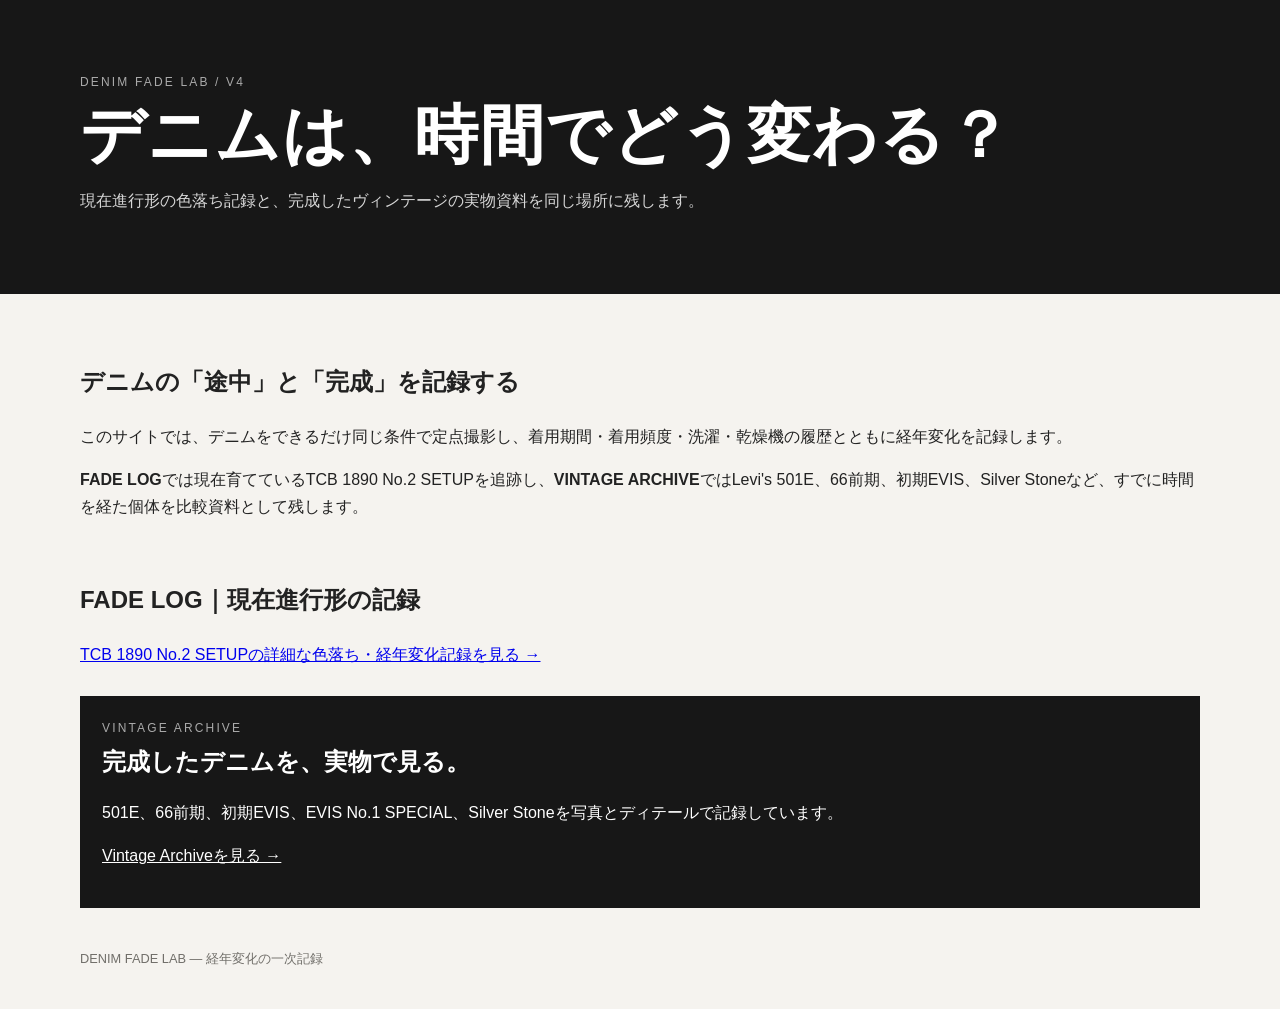
==== commit 0db408bc: "Enable DAY 30 link on homepage timeline" ====
--- a/index.html
+++ b/index.html
@@ -15,6 +15,7 @@
   <style>
     .view-grid{display:grid;grid-template-columns:1fr 1fr;gap:10px}.view-card{min-width:0}.view-label{display:block;font-size:.72rem;letter-spacing:.08em;margin:8px 0 5px;color:#555}
     .archive-link{margin:28px 0 0;padding:22px;background:#171717;color:#fff}.archive-link a{color:#fff;text-decoration:underline}
+    .timeline-point a{color:inherit;text-decoration:none}.timeline-point a:hover{text-decoration:underline}
     @media (max-width:700px){.view-grid{grid-template-columns:1fr}}
   </style>
   <script async src="https://www.googletagmanager.com/gtag/js?id=G-2ZJR02YV4G"></script>
@@ -37,7 +38,7 @@
 </main>
 <footer><div class="wrap">DENIM FADE LAB — 経年変化の一次記録</div></footer>
 <script>
-async function loadData(){const res=await fetch('data/projects.json');const data=await res.json();const root=document.getElementById('projects');data.projects.forEach(project=>{const latest=project.records[project.records.length-1];const items=project.items.map(item=>`<article class="item"><div class="view-grid"><div class="view-card"><span class="view-label">表</span><div class="image-box"><img src="${item.baseline_image}" alt="${project.brand} ${project.model} ${item.type} 表 BASELINE" loading="lazy"></div></div><div class="view-card"><span class="view-label">裏</span><div class="image-box"><img src="${item.back_image}" alt="${project.brand} ${project.model} ${item.type} 裏 BASELINE" loading="lazy"></div></div></div><div class="item-body"><span class="label">${item.type}</span><h3>${project.brand} ${project.model.replace(' No.2 SETUP','')} ${item.type}</h3><p>サイズ：${item.size}</p><p>BASELINE：${project.baseline_date}</p>${item.hem_note?`<p class="small">${item.hem_note}</p>`:''}</div></article>`).join('');root.insertAdjacentHTML('beforeend',`<section class="project"><div class="project-head"><div><p class="eyebrow">${project.brand}</p><h2>${project.model}</h2><p>${project.current_observation}</p></div><div class="stats"><div><b>開始</b><span>${project.start_date}</span></div><div><b>着用</b><span>${project.wear_frequency}</span></div><div><b>洗濯</b><span>Jacket ${project.wash_count_jacket} / Jeans ${project.wash_count_jeans}</span></div><div><b>乾燥機</b><span>${project.dryer_count}回</span></div></div></div><div class="timeline"><div class="timeline-point active"><strong>BASELINE</strong><span>${latest.date}</span><small>Day ${latest.day}</small></div><div class="timeline-point"><strong>DAY 30</strong><span>予定</span></div><div class="timeline-point"><strong>DAY 90</strong><span>予定</span></div><div class="timeline-point"><strong>DAY 180</strong><span>予定</span></div><div class="timeline-point"><strong>DAY 365</strong><span>予定</span></div></div><div class="grid">${items}</div><div class="record"><h3>BASELINE記録</h3><dl><dt>観測日</dt><dd>${latest.date}</dd><dt>着用開始</dt><dd>${project.start_date}</dd><dt>推定着用回数</dt><dd>${project.estimated_wears}</dd><dt>洗濯</dt><dd>Jacket ${project.wash_count_jacket}回 / Jeans ${project.wash_count_jeans}回</dd><dt>乾燥機</dt><dd>${project.dryer_count}回</dd><dt>方法</dt><dd>${project.wash_method}</dd></dl><p>${latest.note}</p></div></section>`)});}loadData().catch(err=>{document.getElementById('projects').innerHTML='<p>データを読み込めませんでした。</p>';console.error(err)});
+async function loadData(){const res=await fetch('data/projects.json');const data=await res.json();const root=document.getElementById('projects');data.projects.forEach(project=>{const latest=project.records[project.records.length-1];const items=project.items.map(item=>`<article class="item"><div class="view-grid"><div class="view-card"><span class="view-label">表</span><div class="image-box"><img src="${item.baseline_image}" alt="${project.brand} ${project.model} ${item.type} 表 BASELINE" loading="lazy"></div></div><div class="view-card"><span class="view-label">裏</span><div class="image-box"><img src="${item.back_image}" alt="${project.brand} ${project.model} ${item.type} 裏 BASELINE" loading="lazy"></div></div></div><div class="item-body"><span class="label">${item.type}</span><h3>${project.brand} ${project.model.replace(' No.2 SETUP','')} ${item.type}</h3><p>サイズ：${item.size}</p><p>BASELINE：${project.baseline_date}</p>${item.hem_note?`<p class="small">${item.hem_note}</p>`:''}</div></article>`).join('');root.insertAdjacentHTML('beforeend',`<section class="project"><div class="project-head"><div><p class="eyebrow">${project.brand}</p><h2>${project.model}</h2><p>${project.current_observation}</p></div><div class="stats"><div><b>開始</b><span>${project.start_date}</span></div><div><b>着用</b><span>${project.wear_frequency}</span></div><div><b>洗濯</b><span>Jacket ${project.wash_count_jacket} / Jeans ${project.wash_count_jeans}</span></div><div><b>乾燥機</b><span>${project.dryer_count}回</span></div></div></div><div class="timeline"><div class="timeline-point active"><strong>BASELINE</strong><span>${latest.date}</span><small>Day ${latest.day}</small></div><div class="timeline-point"><a href="tcb1890.html#day30"><strong>DAY 30</strong><span>予定</span></a></div><div class="timeline-point"><strong>DAY 90</strong><span>予定</span></div><div class="timeline-point"><strong>DAY 180</strong><span>予定</span></div><div class="timeline-point"><strong>DAY 365</strong><span>予定</span></div></div><div class="grid">${items}</div><div class="record"><h3>BASELINE記録</h3><dl><dt>観測日</dt><dd>${latest.date}</dd><dt>着用開始</dt><dd>${project.start_date}</dd><dt>推定着用回数</dt><dd>${project.estimated_wears}</dd><dt>洗濯</dt><dd>Jacket ${project.wash_count_jacket}回 / Jeans ${project.wash_count_jeans}回</dd><dt>乾燥機</dt><dd>${project.dryer_count}回</dd><dt>方法</dt><dd>${project.wash_method}</dd></dl><p>${latest.note}</p></div></section>)});}loadData().catch(err=>{document.getElementById('projects').innerHTML='<p>データを読み込めませんでした。</p>';console.error(err)});
 </script>
 <script src="assets/lightbox.js"></script>
 </body>
--- a/assets/style.css
+++ b/assets/style.css
@@ -80,3 +80,39 @@
   .lightbox-next { right:8px; }
   .lightbox-close { top:8px; right:8px; }
 }
+
+/* =========================================
+   YouTube Shorts
+========================================= */
+
+.youtube-section {
+  text-align: center;
+}
+
+.youtube-section > p {
+  max-width: 700px;
+  margin-left: auto;
+  margin-right: auto;
+}
+
+.youtube-short {
+  width: 100%;
+  max-width: 380px;
+  aspect-ratio: 9 / 16;
+  margin: 30px auto;
+}
+
+.youtube-short iframe {
+  width: 100%;
+  height: 100%;
+  border: 0;
+  display: block;
+}
+
+.youtube-link {
+  margin-top: 20px;
+}
+
+.youtube-link a {
+  display: inline-block;
+}
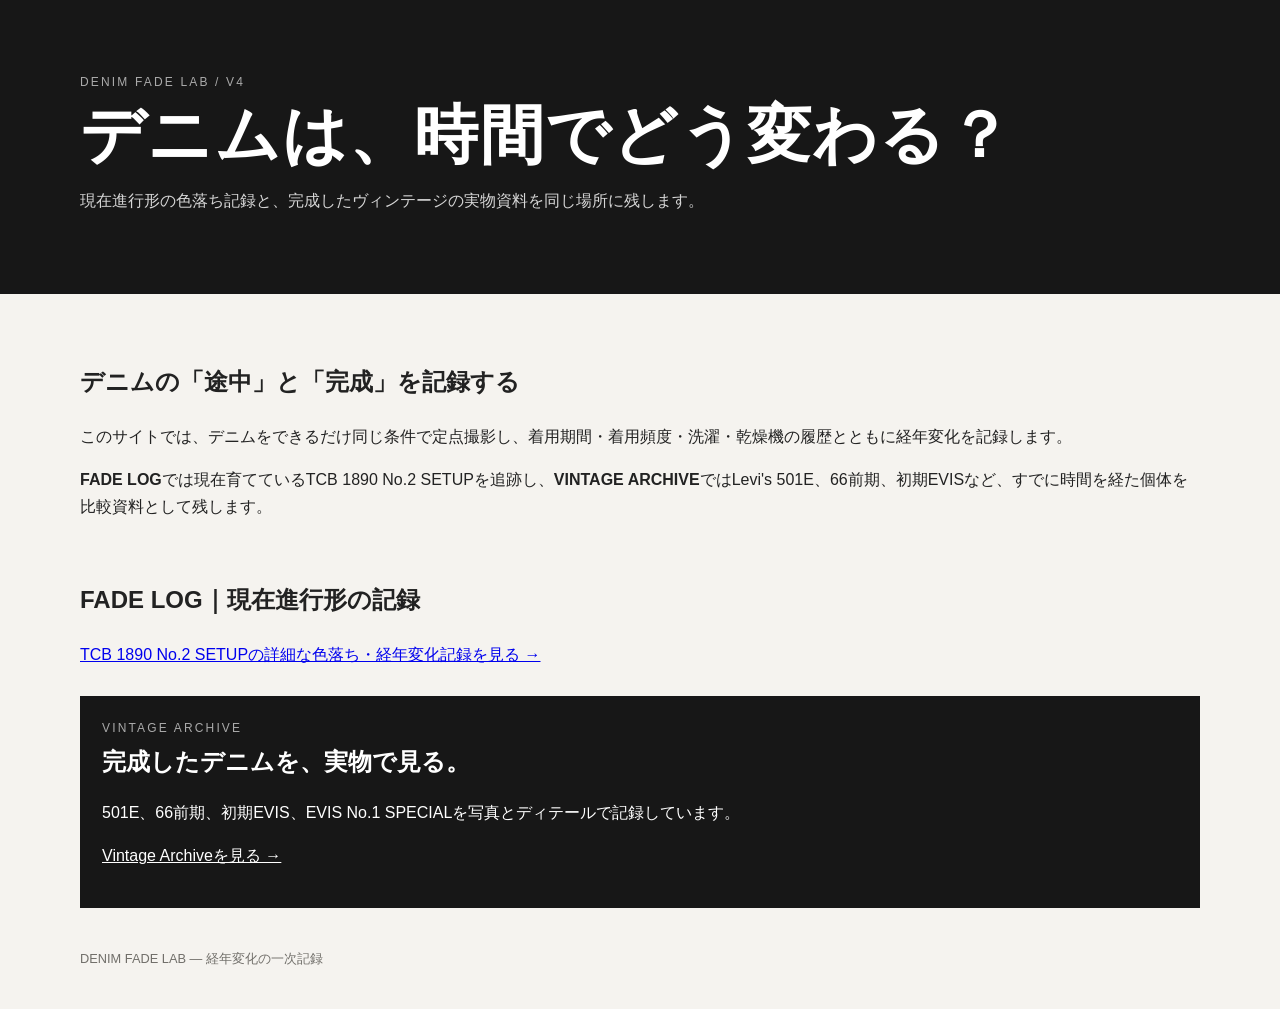
==== commit d4121a21: "Remove Silver Stone from homepage" ====
--- a/index.html
+++ b/index.html
@@ -4,7 +4,7 @@
   <meta charset="utf-8">
   <meta name="viewport" content="width=device-width, initial-scale=1">
   <title>DENIM FADE LAB｜デニムの色落ち・経年変化記録</title>
-  <meta name="description" content="TCB 1890の色落ちを現在進行形で記録し、Levi's 501E、66前期、初期EVIS、EVIS No.1 SPECIAL、Silver Stoneなど完成したデニムを実物写真で比較するDENIM FADE LAB。">
+  <meta name="description" content="TCB 1890の色落ちを現在進行形で記録し、TCB 1890の色落ち記録と、Levi's 501E、66前期、初期EVISなど完成したデニムを実物写真で比較するDENIM FADE LAB。">
   <link rel="canonical" href="https://denim-fade-lab.com/">
   <meta name="robots" content="index, follow">
   <meta property="og:type" content="website">
@@ -31,10 +31,10 @@
   <section class="intro">
     <h2>デニムの「途中」と「完成」を記録する</h2>
     <p>このサイトでは、デニムをできるだけ同じ条件で定点撮影し、着用期間・着用頻度・洗濯・乾燥機の履歴とともに経年変化を記録します。</p>
-    <p><strong>FADE LOG</strong>では現在育てているTCB 1890 No.2 SETUPを追跡し、<strong>VINTAGE ARCHIVE</strong>ではLevi's 501E、66前期、初期EVIS、Silver Stoneなど、すでに時間を経た個体を比較資料として残します。</p>
+    <p><strong>FADE LOG</strong>では現在育てているTCB 1890 No.2 SETUPを追跡し、<strong>VINTAGE ARCHIVE</strong>ではLevi's 501E、66前期、初期EVISなど、すでに時間を経た個体を比較資料として残します。</p>
   </section>
   <section aria-labelledby="record-heading"><h2 id="record-heading">FADE LOG｜現在進行形の記録</h2><p><a href="tcb1890.html">TCB 1890 No.2 SETUPの詳細な色落ち・経年変化記録を見る →</a></p><section id="projects"></section></section>
-  <section class="archive-link"><p class="eyebrow">VINTAGE ARCHIVE</p><h2>完成したデニムを、実物で見る。</h2><p>501E、66前期、初期EVIS、EVIS No.1 SPECIAL、Silver Stoneを写真とディテールで記録しています。</p><p><a href="vintage-archive.html">Vintage Archiveを見る →</a></p></section>
+  <section class="archive-link"><p class="eyebrow">VINTAGE ARCHIVE</p><h2>完成したデニムを、実物で見る。</h2><p>501E、66前期、初期EVIS、EVIS No.1 SPECIALを写真とディテールで記録しています。</p><p><a href="vintage-archive.html">Vintage Archiveを見る →</a></p></section>
 </main>
 <footer><div class="wrap">DENIM FADE LAB — 経年変化の一次記録</div></footer>
 <script>
